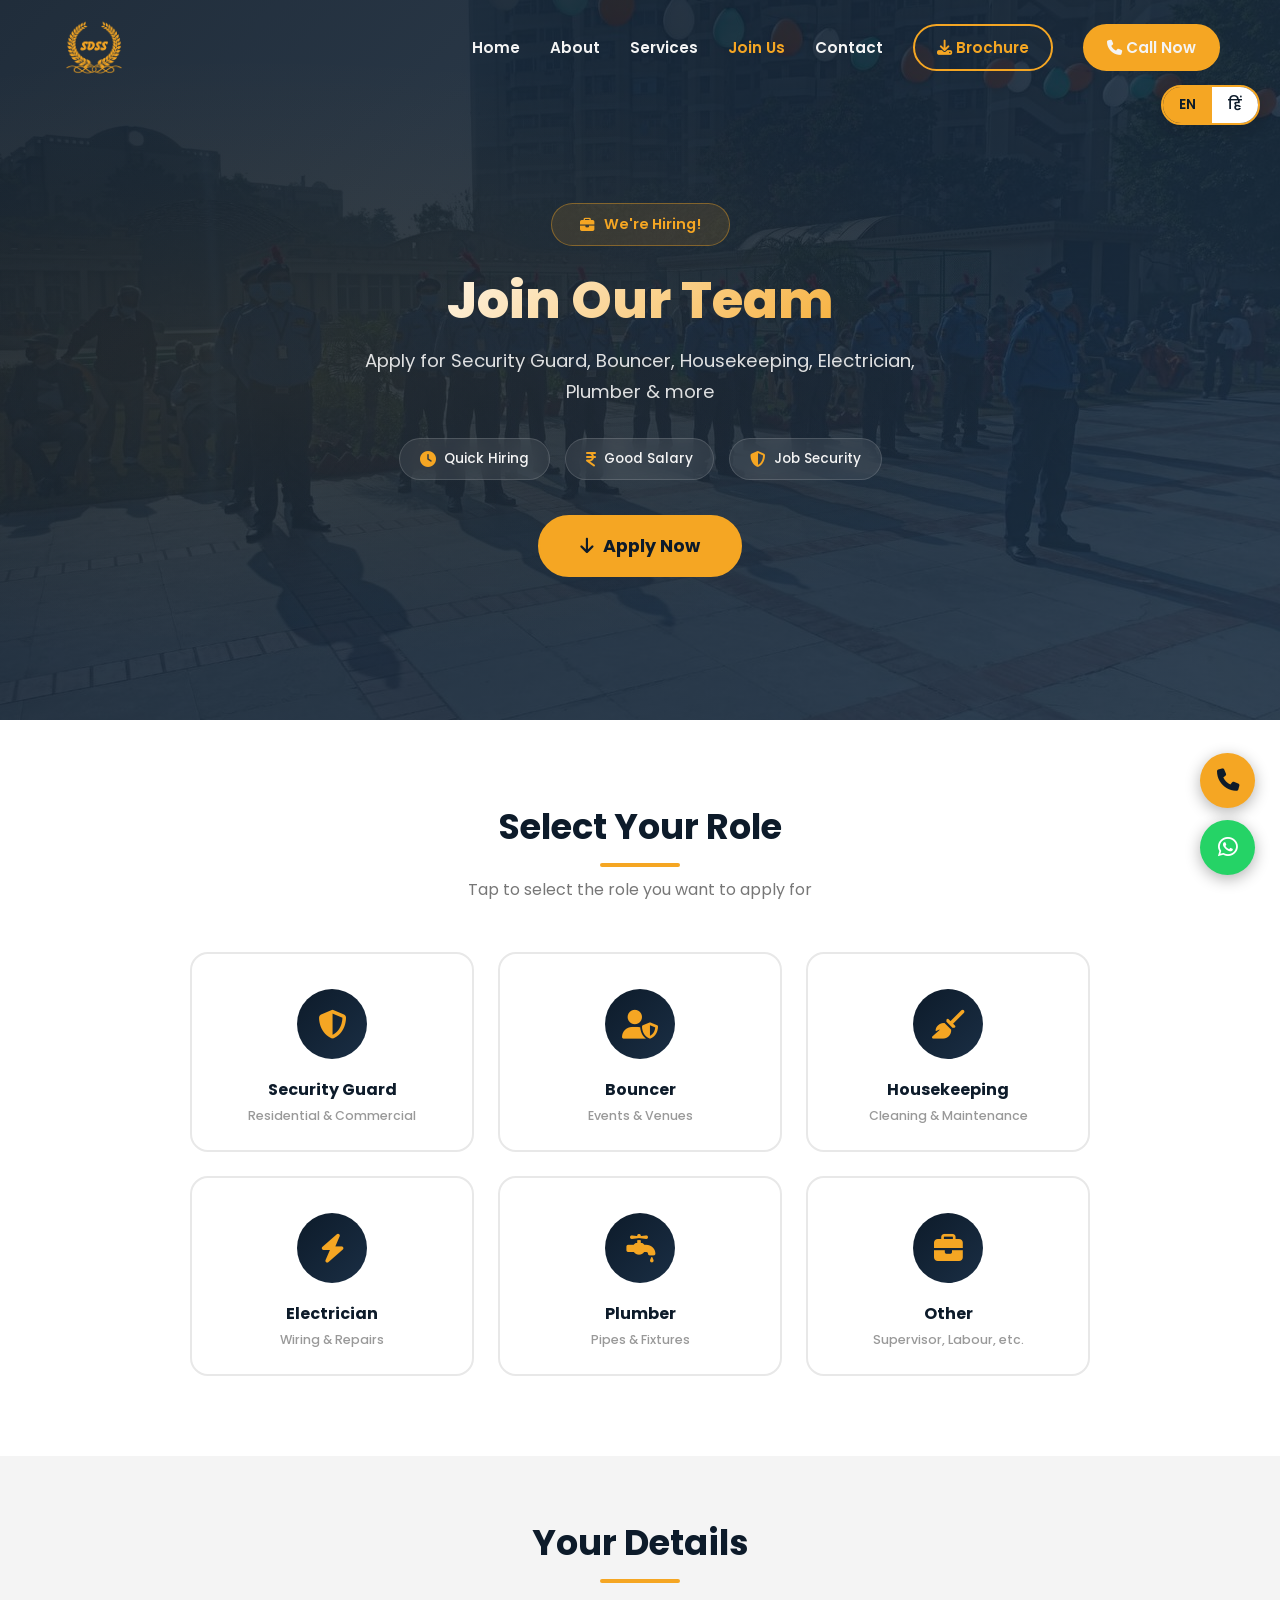
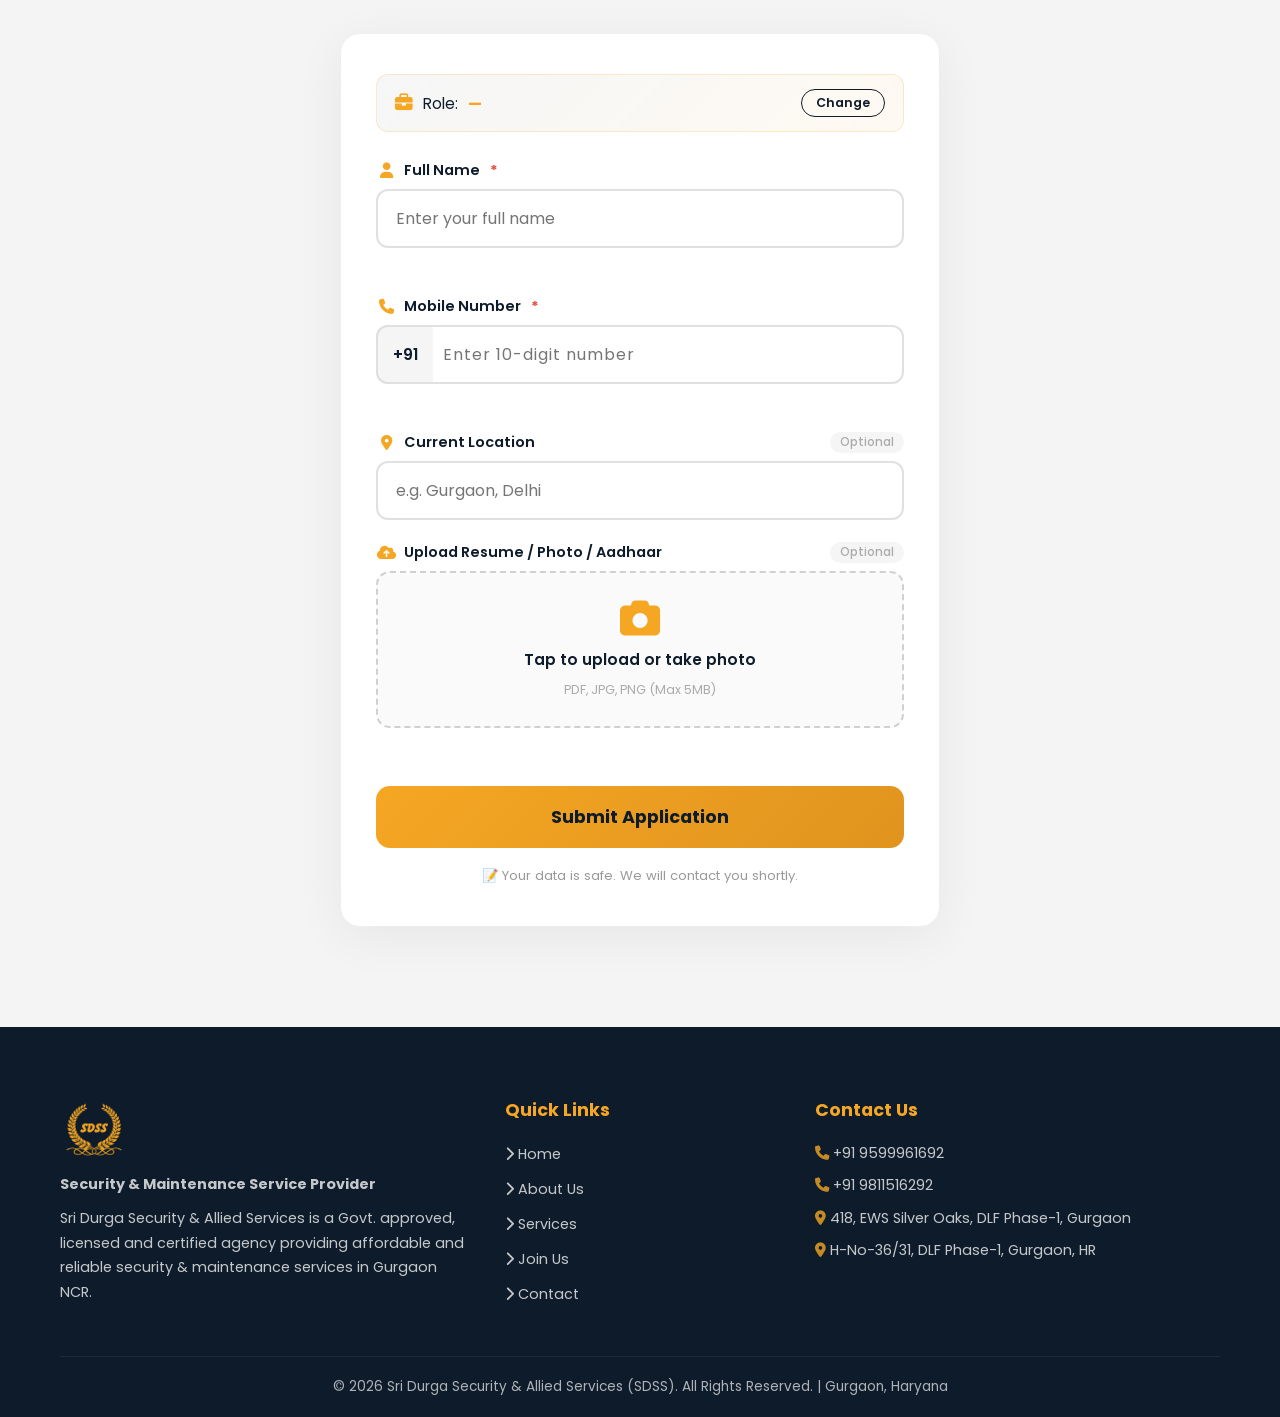
==== careers.html @ ebd365ec "tertiary_commit" ====
<!DOCTYPE html>
<html lang="en" id="page-root">
<head>
  <meta charset="UTF-8">
  <meta name="viewport" content="width=device-width, initial-scale=1.0">
  <title>Join Our Team | Sri Durga Security & Allied Services — Careers</title>
  <meta name="description" content="Apply for Security Guard, Bouncer, Housekeeping, Electrician, Plumber and other job openings at Sri Durga Security & Allied Services (SDSS), Gurgaon NCR. Govt. approved agency.">
  <meta name="keywords" content="security guard jobs gurgaon, bouncer jobs, housekeeping jobs, SDSS careers, security jobs NCR">
  <link rel="preconnect" href="https://fonts.googleapis.com">
  <link href="https://fonts.googleapis.com/css2?family=Poppins:wght@400;500;600;700;800&display=swap" rel="stylesheet">
  <link rel="stylesheet" href="https://cdnjs.cloudflare.com/ajax/libs/font-awesome/6.5.1/css/all.min.css">
  <link rel="stylesheet" href="https://unpkg.com/aos@2.3.4/dist/aos.css">
  <link rel="stylesheet" href="styles.css">
  <link rel="stylesheet" href="careers.css">
</head>
<body style="background:var(--light)">

  <!-- NAVBAR -->
  <nav class="navbar scrolled">
    <div class="container">
      <a href="index.html" class="nav-logo"><img src="assets/images/SDSS-logo.png" alt="SDSS Logo" class="logo-img"></a>
      <div class="nav-links">
        <a href="index.html">Home</a><a href="index.html#about">About</a><a href="services.html">Services</a><a href="careers.html" style="color:var(--gold)">Join Us</a><a href="index.html#contact">Contact</a>
        <a href="#" class="nav-cta btn-brochure" style="background:transparent;color:var(--gold)"><i class="fas fa-download"></i> Brochure</a>
        <a href="tel:+919599961692" class="nav-cta"><i class="fas fa-phone"></i> Call Now</a>
      </div>
      <div class="hamburger"><span></span><span></span><span></span></div>
    </div>
  </nav>

  <!-- LANGUAGE TOGGLE -->
  <div class="lang-toggle" id="langToggle">
    <button class="lang-btn active" data-lang="en"><span>EN</span></button>
    <button class="lang-btn" data-lang="hi"><span>हिं</span></button>
  </div>

  <!-- ==================== MAIN APPLICATION FLOW ==================== -->
  <main id="applicationFlow">

    <!-- HERO SECTION -->
    <section class="careers-hero" id="careersHero">
      <div class="careers-hero-overlay"></div>
      <div class="container careers-hero-content" data-aos="fade-up">
        <div class="careers-hero-badge">
          <i class="fas fa-briefcase"></i>
          <span data-en="We're Hiring!" data-hi="हम भर्ती कर रहे हैं!">We're Hiring!</span>
        </div>
        <h1 data-en="Join Our Team" data-hi="हमारी टीम से जुड़ें">Join Our Team</h1>
        <p class="careers-hero-sub" data-en="Apply for Security Guard, Bouncer, Housekeeping, Electrician, Plumber & more" data-hi="सुरक्षा गार्ड, बाउंसर, हाउसकीपिंग, इलेक्ट्रीशियन, प्लम्बर और अन्य पदों के लिए आवेदन करें">Apply for Security Guard, Bouncer, Housekeeping, Electrician, Plumber & more</p>
        <div class="careers-hero-perks">
          <div class="perk-pill"><i class="fas fa-clock"></i> <span data-en="Quick Hiring" data-hi="जल्दी भर्ती">Quick Hiring</span></div>
          <div class="perk-pill"><i class="fas fa-indian-rupee-sign"></i> <span data-en="Good Salary" data-hi="अच्छी सैलरी">Good Salary</span></div>
          <div class="perk-pill"><i class="fas fa-shield-halved"></i> <span data-en="Job Security" data-hi="नौकरी सुरक्षा">Job Security</span></div>
        </div>
        <a href="#roleSelection" class="btn-apply-hero" id="heroApplyBtn">
          <i class="fas fa-arrow-down"></i>
          <span data-en="Apply Now" data-hi="अभी आवेदन करें">Apply Now</span>
        </a>
      </div>
    </section>

    <!-- ROLE SELECTION SECTION -->
    <section class="role-selection" id="roleSelection">
      <div class="container">
        <div class="section-title" data-aos="fade-up">
          <h2 data-en="Select Your Role" data-hi="अपना पद चुनें">Select Your Role</h2>
          <div class="underline"></div>
          <p class="role-subtitle" data-en="Tap to select the role you want to apply for" data-hi="जिस पद के लिए आवेदन करना है उसे चुनें">Tap to select the role you want to apply for</p>
        </div>

        <div class="role-cards-grid" data-aos="fade-up" data-aos-delay="100">
          <!-- Security Guard -->
          <div class="role-card" data-role="Security Guard" id="role-security-guard">
            <div class="role-card-icon">
              <i class="fas fa-shield-halved"></i>
            </div>
            <div class="role-card-check"><i class="fas fa-check"></i></div>
            <h3 data-en="Security Guard" data-hi="सुरक्षा गार्ड">Security Guard</h3>
            <p data-en="Residential & Commercial" data-hi="आवासीय और वाणिज्यिक">Residential & Commercial</p>
          </div>

          <!-- Bouncer -->
          <div class="role-card" data-role="Bouncer" id="role-bouncer">
            <div class="role-card-icon">
              <i class="fas fa-user-shield"></i>
            </div>
            <div class="role-card-check"><i class="fas fa-check"></i></div>
            <h3 data-en="Bouncer" data-hi="बाउंसर">Bouncer</h3>
            <p data-en="Events & Venues" data-hi="इवेंट्स और वेन्यू">Events & Venues</p>
          </div>

          <!-- Housekeeping Staff -->
          <div class="role-card" data-role="Housekeeping Staff" id="role-housekeeping">
            <div class="role-card-icon">
              <i class="fas fa-broom"></i>
            </div>
            <div class="role-card-check"><i class="fas fa-check"></i></div>
            <h3 data-en="Housekeeping" data-hi="हाउसकीपिंग">Housekeeping</h3>
            <p data-en="Cleaning & Maintenance" data-hi="सफ़ाई और रखरखाव">Cleaning & Maintenance</p>
          </div>

          <!-- Other -->
          <div class="role-card" data-role="Electrician" id="role-electrician">
            <div class="role-card-icon">
              <i class="fas fa-bolt"></i>
            </div>
            <div class="role-card-check"><i class="fas fa-check"></i></div>
            <h3 data-en="Electrician" data-hi="इलेक्ट्रीशियन">Electrician</h3>
            <p data-en="Wiring & Repairs" data-hi="वायरिंग और मरम्मत">Wiring & Repairs</p>
          </div>

          <!-- Plumber -->
          <div class="role-card" data-role="Plumber" id="role-plumber">
            <div class="role-card-icon">
              <i class="fas fa-faucet-drip"></i>
            </div>
            <div class="role-card-check"><i class="fas fa-check"></i></div>
            <h3 data-en="Plumber" data-hi="प्लम्बर">Plumber</h3>
            <p data-en="Pipes & Fixtures" data-hi="पाइप और फिक्सचर">Pipes & Fixtures</p>
          </div>

          <!-- Other -->
          <div class="role-card" data-role="Other" id="role-other">
            <div class="role-card-icon">
              <i class="fas fa-briefcase"></i>
            </div>
            <div class="role-card-check"><i class="fas fa-check"></i></div>
            <h3 data-en="Other" data-hi="अन्य">Other</h3>
            <p data-en="Supervisor, Labour, etc." data-hi="सुपरवाइज़र, लेबर, आदि">Supervisor, Labour, etc.</p>
          </div>
        </div>
      </div>
    </section>

    <!-- APPLICATION FORM SECTION -->
    <section class="application-form-section" id="applicationForm">
      <div class="container">
        <div class="section-title" data-aos="fade-up">
          <h2 data-en="Your Details" data-hi="आपकी जानकारी">Your Details</h2>
          <div class="underline"></div>
        </div>

        <form class="app-form" id="jobApplicationForm" data-aos="fade-up" data-aos-delay="100" novalidate>
          <!-- Selected Role Display -->
          <div class="selected-role-display" id="selectedRoleDisplay">
            <i class="fas fa-briefcase"></i>
            <span data-en="Role: " data-hi="पद: ">Role: </span>
            <strong id="selectedRoleText">—</strong>
            <button type="button" class="change-role-btn" id="changeRoleBtn" data-en="Change" data-hi="बदलें">Change</button>
          </div>

          <!-- Full Name -->
          <div class="form-group">
            <label for="applicantName">
              <i class="fas fa-user"></i>
              <span data-en="Full Name" data-hi="पूरा नाम">Full Name</span>
              <span class="required-star">*</span>
            </label>
            <input type="text" id="applicantName" name="name" placeholder="Enter your full name" data-placeholder-en="Enter your full name" data-placeholder-hi="अपना पूरा नाम लिखें" required autocomplete="name">
            <div class="field-error" id="nameError"></div>
          </div>

          <!-- Mobile Number -->
          <div class="form-group">
            <label for="applicantPhone">
              <i class="fas fa-phone"></i>
              <span data-en="Mobile Number" data-hi="मोबाइल नंबर">Mobile Number</span>
              <span class="required-star">*</span>
            </label>
            <div class="phone-input-wrapper">
              <span class="phone-prefix">+91</span>
              <input type="tel" id="applicantPhone" name="phone" placeholder="Enter 10-digit number" data-placeholder-en="Enter 10-digit number" data-placeholder-hi="10 अंकों का नंबर लिखें" required maxlength="10" pattern="[0-9]{10}" inputmode="numeric" autocomplete="tel-national">
            </div>
            <div class="field-error" id="phoneError"></div>
          </div>

          <!-- Hidden role field -->
          <input type="hidden" id="applicantRole" name="role" value="">

          <!-- Current Location -->
          <div class="form-group">
            <label for="applicantLocation">
              <i class="fas fa-location-dot"></i>
              <span data-en="Current Location" data-hi="वर्तमान स्थान">Current Location</span>
              <span class="optional-tag" data-en="Optional" data-hi="वैकल्पिक">Optional</span>
            </label>
            <input type="text" id="applicantLocation" name="location" placeholder="e.g. Gurgaon, Delhi" data-placeholder-en="e.g. Gurgaon, Delhi" data-placeholder-hi="जैसे गुड़गांव, दिल्ली" autocomplete="address-level2">
          </div>

          <!-- File Upload -->
          <div class="form-group">
            <label>
              <i class="fas fa-cloud-arrow-up"></i>
              <span data-en="Upload Resume / Photo / Aadhaar" data-hi="रिज़्यूमे / फोटो / आधार अपलोड करें">Upload Resume / Photo / Aadhaar</span>
              <span class="optional-tag" data-en="Optional" data-hi="वैकल्पिक">Optional</span>
            </label>
            <div class="upload-area" id="uploadArea">
              <input type="file" id="applicantFile" name="file" accept=".pdf,.jpg,.jpeg,.png,.doc,.docx" capture="environment" hidden>
              <div class="upload-placeholder" id="uploadPlaceholder">
                <i class="fas fa-camera"></i>
                <p data-en="Tap to upload or take photo" data-hi="अपलोड करने या फोटो लेने के लिए टैप करें">Tap to upload or take photo</p>
                <span data-en="PDF, JPG, PNG (Max 5MB)" data-hi="PDF, JPG, PNG (अधिकतम 5MB)">PDF, JPG, PNG (Max 5MB)</span>
              </div>
              <div class="upload-preview" id="uploadPreview" style="display:none;">
                <i class="fas fa-file-check"></i>
                <span id="uploadFileName"></span>
                <button type="button" class="remove-file-btn" id="removeFileBtn"><i class="fas fa-times"></i></button>
              </div>
            </div>
            <div class="field-error" id="fileError"></div>
          </div>

          <!-- Submit Button -->
          <button type="submit" class="btn-submit-app" id="submitBtn">
            <span class="btn-text" data-en="Submit Application" data-hi="आवेदन जमा करें">Submit Application</span>
            <span class="btn-loader" style="display:none;">
              <i class="fas fa-spinner fa-spin"></i>
              <span data-en="Submitting..." data-hi="जमा हो रहा है...">Submitting...</span>
            </span>
          </button>

          <p class="form-note" data-en="📝 Your data is safe. We will contact you shortly." data-hi="📝 आपका डेटा सुरक्षित है। हम जल्द संपर्क करेंगे।">📝 Your data is safe. We will contact you shortly.</p>
        </form>
      </div>
    </section>

  </main>

  <!-- ==================== CONFIRMATION SCREEN ==================== -->
  <section class="confirmation-screen" id="confirmationScreen" style="display:none;">
    <div class="container">
      <div class="confirm-card" data-aos="zoom-in">
        <div class="confirm-icon">
          <div class="check-circle">
            <i class="fas fa-check"></i>
          </div>
        </div>
        <h2 data-en="Application Received!" data-hi="आवेदन प्राप्त हुआ!">Application Received!</h2>
        <p class="confirm-sub" data-en="Our team will contact you soon." data-hi="हमारी टीम जल्द ही आपसे संपर्क करेगी।">Our team will contact you soon.</p>

        <div class="confirm-details" id="confirmDetails">
          <!-- Filled dynamically -->
        </div>

        <div class="confirm-actions">
          <!-- WhatsApp CTA (PRIMARY) -->
          <a href="#" id="whatsappCTA" target="_blank" class="btn-whatsapp-cta">
            <i class="fab fa-whatsapp"></i>
            <span data-en="Apply via WhatsApp" data-hi="WhatsApp पर आवेदन करें">Apply via WhatsApp</span>
          </a>

          <!-- Call CTA -->
          <a href="tel:+919599961692" class="btn-call-cta">
            <i class="fas fa-phone"></i>
            <span data-en="Call Now" data-hi="अभी कॉल करें">Call Now</span>
          </a>

          <!-- Submit Another -->
          <button type="button" class="btn-another" id="submitAnotherBtn">
            <i class="fas fa-rotate-right"></i>
            <span data-en="Submit Another Response" data-hi="एक और आवेदन करें">Submit Another Response</span>
          </button>
        </div>
      </div>
    </div>
  </section>

  <!-- FOOTER -->
  <footer class="footer">
    <div class="container">
      <div class="footer-grid">
        <div class="footer-col">
          <div class="footer-logo"><img src="assets/images/SDSS-logo.png" alt="SDSS Logo" class="logo-img"></div>
          <p><strong>Security & Maintenance Service Provider</strong></p>
          <p style="margin-top:10px">Sri Durga Security & Allied Services is a Govt. approved, licensed and certified agency providing affordable and reliable security & maintenance services in Gurgaon NCR.</p>
        </div>
        <div class="footer-col">
          <h3>Quick Links</h3>
          <ul>
            <li><a href="index.html"><i class="fas fa-chevron-right"></i> Home</a></li>
            <li><a href="index.html#about"><i class="fas fa-chevron-right"></i> About Us</a></li>
            <li><a href="services.html"><i class="fas fa-chevron-right"></i> Services</a></li>
            <li><a href="careers.html"><i class="fas fa-chevron-right"></i> Join Us</a></li>
            <li><a href="index.html#contact"><i class="fas fa-chevron-right"></i> Contact</a></li>
          </ul>
        </div>
        <div class="footer-col">
          <h3>Contact Us</h3>
          <p><i class="fas fa-phone" style="color:var(--gold)"></i> <a href="tel:+919599961692">+91 9599961692</a></p>
          <p style="margin-top:8px"><i class="fas fa-phone" style="color:var(--gold)"></i> <a href="tel:+919811516292">+91 9811516292</a></p>
          <p style="margin-top:8px"><i class="fas fa-location-dot" style="color:var(--gold)"></i> 418, EWS Silver Oaks, DLF Phase-1, Gurgaon</p>
          <p style="margin-top:8px"><i class="fas fa-location-dot" style="color:var(--gold)"></i> H-No-36/31, DLF Phase-1, Gurgaon, HR</p>
        </div>
      </div>
      <div class="footer-bottom">© 2026 Sri Durga Security & Allied Services (SDSS). All Rights Reserved. | Gurgaon, Haryana</div>
    </div>
  </footer>

  <!-- FLOATING BUTTONS -->
  <div class="floating-btns">
    <a href="tel:+919599961692" class="float-btn float-phone"><i class="fas fa-phone"></i><span class="tooltip">Call Us</span></a>
    <a href="https://wa.me/919599961692" target="_blank" class="float-btn float-whatsapp"><i class="fab fa-whatsapp"></i><span class="tooltip">Chat on WhatsApp</span></a>
  </div>

  <!-- STICKY APPLY BUTTON (Mobile) -->
  <div class="sticky-apply-bar" id="stickyApplyBar">
    <a href="#applicationForm" class="sticky-apply-btn">
      <i class="fas fa-paper-plane"></i>
      <span data-en="Apply Now" data-hi="अभी आवेदन करें">Apply Now</span>
    </a>
  </div>

  <script src="https://unpkg.com/aos@2.3.4/dist/aos.js"></script>
  <script src="script.js"></script>
  <script src="careers.js"></script>
</body>
</html>
---- styles.css ----
/* === RESET & BASE === */
*,
*::before,
*::after {
  margin: 0;
  padding: 0;
  box-sizing: border-box
}

:root {
  --navy: #0D1B2A;
  --gold: #F5A623;
  --mid-navy: #1A2E44;
  --light: #F4F4F4;
  --white: #FFFFFF;
  --grey-bg: #f0f0f0;
}

html {
  scroll-behavior: smooth;
  scroll-padding-top: 80px
}

body {
  font-family: 'Poppins', sans-serif;
  color: #333;
  overflow-x: hidden;
  background: var(--white)
}

a {
  text-decoration: none;
  color: inherit
}

ul {
  list-style: none
}

img {
  max-width: 100%;
  display: block
}

.container {
  max-width: 1200px;
  margin: 0 auto;
  padding: 0 20px
}

.section-title {
  text-align: center;
  margin-bottom: 50px
}

.section-title h2 {
  font-size: 2.2rem;
  font-weight: 700;
  color: var(--navy);
  margin-bottom: 10px
}

.section-title .underline {
  width: 80px;
  height: 4px;
  background: var(--gold);
  margin: 0 auto;
  border-radius: 2px
}

/* === NAVBAR === */
.navbar {
  position: fixed;
  top: 0;
  left: 0;
  width: 100%;
  z-index: 1000;
  padding: 15px 0;
  transition: all .4s ease
}

.navbar.scrolled {
  background: var(--navy);
  box-shadow: 0 2px 20px rgba(0, 0, 0, .3);
  padding: 10px 0
}

.navbar .container {
  display: flex;
  align-items: center;
  justify-content: space-between
}

.nav-logo {
  display: flex;
  align-items: center;
  gap: 10px;
  font-size: 1.6rem;
  font-weight: 800;
  color: var(--gold)
}

.logo-img {
  height: 65px;
  width: auto;
  object-fit: contain;
  transition: transform 0.3s
}

.nav-logo:hover .logo-img {
  transform: scale(1.05)
}

.nav-links {
  display: flex;
  gap: 30px;
  align-items: center
}

.nav-links a {
  color: var(--light);
  font-weight: 600;
  font-size: .95rem;
  transition: color .3s
}

.nav-links a:hover {
  color: var(--gold)
}

.nav-cta {
  background: var(--gold);
  color: var(--navy);
  padding: 10px 22px;
  border-radius: 50px;
  font-weight: 700;
  font-size: .9rem;
  transition: all .3s;
  border: 2px solid var(--gold)
}

.nav-cta:hover {
  background: transparent;
  color: var(--gold)
}

.hamburger {
  display: none;
  flex-direction: column;
  gap: 5px;
  cursor: pointer;
  z-index: 1001
}

.hamburger span {
  width: 28px;
  height: 3px;
  background: var(--light);
  border-radius: 2px;
  transition: .3s
}

.hamburger.active span:nth-child(1) {
  transform: translateY(8px) rotate(45deg)
}

.hamburger.active span:nth-child(2) {
  opacity: 0
}

.hamburger.active span:nth-child(3) {
  transform: translateY(-8px) rotate(-45deg)
}

/* === HERO === */
.hero {
  min-height: 100vh;
  display: flex;
  align-items: center;
  justify-content: center;
  text-align: center;
  position: relative;
  background: linear-gradient(135deg, rgba(13, 27, 42, .92), rgba(26, 46, 68, .88)), url('https://images.unsplash.com/photo-1582139329536-e7284fece509?w=1920&q=80') center/cover no-repeat;
  color: var(--light);
  padding: 120px 20px 80px
}

.hero-badge {
  display: inline-block;
  background: rgba(245, 166, 35, .15);
  border: 1px solid var(--gold);
  color: var(--gold);
  padding: 8px 24px;
  border-radius: 50px;
  font-size: .85rem;
  font-weight: 600;
  margin-bottom: 20px
}

.hero h1 {
  font-size: 3rem;
  font-weight: 800;
  margin-bottom: 15px;
  line-height: 1.2
}

.hero h2 {
  font-size: 1.4rem;
  color: var(--gold);
  font-weight: 600;
  margin-bottom: 15px
}

.hero .hero-text {
  font-size: 1.05rem;
  max-width: 700px;
  margin: 0 auto 30px;
  opacity: .9;
  line-height: 1.7
}

.hero-btns {
  display: flex;
  gap: 15px;
  justify-content: center;
  flex-wrap: wrap;
  margin-bottom: 40px
}

.btn-gold {
  background: var(--gold);
  color: var(--navy);
  padding: 14px 32px;
  border-radius: 50px;
  font-weight: 700;
  font-size: 1rem;
  transition: all .3s;
  border: 2px solid var(--gold);
  animation: pulse-gold 2s infinite
}

.btn-gold:hover {
  background: transparent;
  color: var(--gold);
  animation: none
}

.btn-outline {
  border: 2px solid var(--light);
  color: var(--light);
  padding: 14px 32px;
  border-radius: 50px;
  font-weight: 700;
  font-size: 1rem;
  transition: all .3s;
  background: transparent
}

.btn-outline:hover {
  background: var(--light);
  color: var(--navy)
}

@keyframes pulse-gold {

  0%,
  100% {
    box-shadow: 0 0 0 0 rgba(245, 166, 35, .4)
  }

  70% {
    box-shadow: 0 0 0 15px rgba(245, 166, 35, 0)
  }
}

.scroll-arrow {
  font-size: 1.5rem;
  animation: bounce 2s infinite;
  color: var(--gold)
}

@keyframes bounce {

  0%,
  20%,
  50%,
  80%,
  100% {
    transform: translateY(0)
  }

  40% {
    transform: translateY(-15px)
  }

  60% {
    transform: translateY(-8px)
  }
}

/* === STATS === */
.stats {
  background: var(--mid-navy);
  padding: 60px 20px
}

.stats .container {
  display: grid;
  grid-template-columns: repeat(4, 1fr);
  gap: 30px;
  text-align: center
}

.stat-box {
  color: var(--light);
  transition: transform 0.4s ease, text-shadow 0.3s
}

.stat-box:hover {
  transform: translateY(-8px)
}

.stat-box:hover .stat-num {
  text-shadow: 0 0 15px rgba(245, 166, 35, 0.5)
}

.stat-box .stat-icon {
  font-size: 2.5rem;
  margin-bottom: 10px;
  transition: transform 0.3s
}

.stat-box:hover .stat-icon {
  transform: scale(1.2)
}

.stat-box .stat-num {
  font-size: 2.5rem;
  font-weight: 800;
  color: var(--gold);
  transition: all 0.3s
}

.stat-box p {
  font-size: .95rem;
  margin-top: 5px;
  opacity: .85
}

/* === ABOUT === */
.about {
  padding: 100px 20px;
  background: var(--white)
}

.about .container {
  display: grid;
  grid-template-columns: 1fr 1fr;
  gap: 60px;
  align-items: center
}

.about-img {
  border-radius: 15px;
  overflow: hidden;
  box-shadow: 0 20px 60px rgba(0, 0, 0, .15)
}

.about-img img {
  width: 100%;
  height: 100%;
  object-fit: cover;
  min-height: 400px
}

.about-content h2 {
  font-size: 2rem;
  font-weight: 700;
  color: var(--navy);
  margin-bottom: 20px
}

.about-content p {
  line-height: 1.8;
  color: #555;
  margin-bottom: 25px
}

.about-checks {
  display: flex;
  flex-direction: column;
  gap: 12px
}

.about-checks li {
  display: flex;
  align-items: center;
  gap: 10px;
  font-weight: 500;
  color: var(--navy)
}

.about-checks li i {
  color: var(--gold);
  font-size: 1.1rem
}

/* === SERVICES === */
.services {
  padding: 100px 20px;
  background: var(--light)
}

.services-grid {
  display: grid;
  grid-template-columns: repeat(3, 1fr);
  gap: 30px
}

.service-card {
  background: var(--white);
  border-radius: 15px;
  padding: 40px 30px;
  text-align: center;
  box-shadow: 0 5px 30px rgba(0, 0, 0, .06);
  transition: all .4s ease;
  border: 2px solid transparent;
  cursor: default
}

.service-card:hover {
  transform: translateY(-10px);
  box-shadow: 0 15px 40px rgba(245, 166, 35, .15);
  border-color: var(--gold)
}

.service-card .card-icon {
  font-size: 3rem;
  margin-bottom: 20px;
  color: var(--gold)
}

.service-card h3 {
  font-size: 1.2rem;
  font-weight: 700;
  color: var(--navy);
  margin-bottom: 12px
}

.service-card p {
  color: #666;
  line-height: 1.7;
  font-size: .92rem
}

/* === WHY US === */
.why-us {
  padding: 100px 20px;
  background: var(--grey-bg)
}

.why-grid {
  display: grid;
  grid-template-columns: repeat(3, 1fr);
  gap: 30px
}

.why-box {
  background: var(--white);
  padding: 35px 25px;
  border-radius: 12px;
  text-align: center;
  box-shadow: 0 5px 20px rgba(0, 0, 0, .05);
  transition: all .4s cubic-bezier(0.175, 0.885, 0.32, 1.275);
  cursor: default
}

.why-box:hover {
  transform: translateY(-8px) scale(1.03);
  box-shadow: 0 15px 40px rgba(245, 166, 35, .15)
}

.why-box .why-icon {
  font-size: 2.5rem;
  color: var(--gold);
  margin-bottom: 15px;
  transition: transform 0.3s
}

.why-box:hover .why-icon {
  transform: scale(1.2)
}

.why-box h3 {
  font-size: 1.05rem;
  font-weight: 700;
  color: var(--navy);
  margin-bottom: 8px;
  transition: color 0.3s
}

.why-box:hover h3 {
  color: var(--gold)
}

.why-box p {
  color: #666;
  font-size: .9rem;
  line-height: 1.6
}

/* === SECTORS === */
.sectors {
  padding: 100px 20px;
  background: var(--white)
}

.sectors-grid {
  display: grid;
  grid-template-columns: repeat(4, 1fr);
  gap: 25px
}

.sector-tile {
  background: var(--light);
  padding: 30px 15px;
  border-radius: 12px;
  text-align: center;
  transition: all .4s cubic-bezier(0.175, 0.885, 0.32, 1.275);
  border: 2px solid transparent;
  cursor: pointer
}

.sector-tile:hover {
  border-color: var(--gold);
  background: var(--white);
  transform: translateY(-8px) scale(1.05);
  box-shadow: 0 15px 30px rgba(245, 166, 35, .15);
  z-index: 10;
  position: relative
}

.sector-tile .sector-icon {
  font-size: 2.5rem;
  margin-bottom: 10px;
  transition: transform 0.3s
}

.sector-tile:hover .sector-icon {
  transform: rotate(-10deg) scale(1.1)
}

.sector-tile p {
  font-weight: 600;
  color: var(--navy);
  font-size: .9rem
}

/* === HOW IT WORKS === */
.how-it-works {
  padding: 100px 20px;
  background: var(--light)
}

.steps {
  display: grid;
  grid-template-columns: repeat(3, 1fr);
  gap: 40px;
  text-align: center
}

.step {
  position: relative
}

.step-num {
  width: 70px;
  height: 70px;
  border-radius: 50%;
  background: var(--gold);
  color: var(--navy);
  font-size: 1.5rem;
  font-weight: 800;
  display: flex;
  align-items: center;
  justify-content: center;
  margin: 0 auto 20px
}

.step .step-icon {
  font-size: 2rem;
  color: var(--gold);
  margin-bottom: 10px
}

.step h3 {
  font-size: 1.1rem;
  font-weight: 700;
  color: var(--navy);
  margin-bottom: 8px
}

.step p {
  color: #666;
  font-size: .9rem
}

/* === CTA BANNER === */
.cta-banner {
  padding: 80px 20px;
  background: linear-gradient(135deg, var(--navy), var(--mid-navy));
  text-align: center;
  color: var(--light)
}

.cta-banner h2 {
  font-size: 2rem;
  font-weight: 700;
  margin-bottom: 15px
}

.cta-banner p {
  font-size: 1.05rem;
  opacity: .9;
  margin-bottom: 30px
}

.cta-btns {
  display: flex;
  gap: 20px;
  justify-content: center;
  flex-wrap: wrap
}

/* === CONTACT === */
.contact {
  padding: 100px 20px;
  background: var(--white)
}

.contact-grid {
  display: grid;
  grid-template-columns: 1fr 1fr;
  gap: 50px
}

.contact-form {
  display: flex;
  flex-direction: column;
  gap: 18px
}

.contact-form input,
.contact-form select,
.contact-form textarea {
  padding: 14px 18px;
  border: 2px solid #e0e0e0;
  border-radius: 10px;
  font-family: 'Poppins', sans-serif;
  font-size: .95rem;
  transition: border .3s;
  outline: none;
  width: 100%
}

.contact-form input:focus,
.contact-form select:focus,
.contact-form textarea:focus {
  border-color: var(--gold)
}

.contact-form textarea {
  min-height: 120px;
  resize: vertical
}

.contact-form button {
  background: var(--gold);
  color: var(--navy);
  padding: 15px;
  border: none;
  border-radius: 50px;
  font-size: 1rem;
  font-weight: 700;
  cursor: pointer;
  transition: all .3s;
  font-family: 'Poppins', sans-serif
}

.contact-form button:hover {
  background: #e0941e
}

.contact-info {
  display: flex;
  flex-direction: column;
  gap: 20px
}

.info-card {
  display: flex;
  align-items: flex-start;
  gap: 15px;
  padding: 18px;
  background: var(--light);
  border-radius: 12px
}

.info-card i {
  font-size: 1.3rem;
  color: var(--gold);
  margin-top: 3px
}

.info-card h4 {
  font-weight: 600;
  color: var(--navy);
  margin-bottom: 4px;
  font-size: .95rem
}

.info-card p,
.info-card a {
  color: #555;
  font-size: .9rem
}

.info-card a:hover {
  color: var(--gold)
}

.map-container {
  margin-top: 50px;
  border-radius: 15px;
  overflow: hidden;
  box-shadow: 0 5px 30px rgba(0, 0, 0, .1)
}

.map-container iframe {
  width: 100%;
  height: 350px;
  border: 0
}

/* === FOOTER === */
.footer {
  background: var(--navy);
  color: var(--light);
  padding: 70px 20px 20px
}

.footer-grid {
  display: grid;
  grid-template-columns: 1.5fr 1fr 1.5fr;
  gap: 40px;
  margin-bottom: 40px
}

.footer-col h3 {
  font-size: 1.1rem;
  font-weight: 700;
  margin-bottom: 18px;
  color: var(--gold)
}

.footer-col p {
  font-size: .9rem;
  line-height: 1.7;
  opacity: .8
}

.footer-logo {
  font-size: 1.5rem;
  font-weight: 800;
  color: var(--gold);
  display: flex;
  align-items: center;
  gap: 8px;
  margin-bottom: 10px
}

.footer-col ul li {
  margin-bottom: 10px
}

.footer-col ul a {
  font-size: .9rem;
  opacity: .8;
  transition: all .3s
}

.footer-col ul a:hover {
  color: var(--gold);
  opacity: 1;
  padding-left: 5px
}

.footer-bottom {
  border-top: 1px solid rgba(255, 255, 255, .1);
  padding-top: 20px;
  text-align: center;
  font-size: .85rem;
  opacity: .7
}

/* === FLOATING BUTTONS === */
.floating-btns {
  position: fixed;
  bottom: 25px;
  right: 25px;
  display: flex;
  flex-direction: column;
  gap: 12px;
  z-index: 999
}

.float-btn {
  width: 55px;
  height: 55px;
  border-radius: 50%;
  display: flex;
  align-items: center;
  justify-content: center;
  font-size: 1.4rem;
  color: var(--white);
  box-shadow: 0 4px 15px rgba(0, 0, 0, .3);
  transition: transform .3s;
  position: relative
}

.float-btn:hover {
  transform: scale(1.1)
}

.float-whatsapp {
  background: #25D366;
  animation: pulse-wa 2s infinite
}

.float-phone {
  background: var(--gold);
  color: var(--navy)
}

.float-btn .tooltip {
  position: absolute;
  right: 65px;
  background: var(--navy);
  color: var(--light);
  padding: 6px 14px;
  border-radius: 6px;
  font-size: .8rem;
  white-space: nowrap;
  opacity: 0;
  pointer-events: none;
  transition: opacity .3s
}

.float-btn:hover .tooltip {
  opacity: 1
}

@keyframes pulse-wa {

  0%,
  100% {
    box-shadow: 0 0 0 0 rgba(37, 211, 102, .4)
  }

  70% {
    box-shadow: 0 0 0 15px rgba(37, 211, 102, 0)
  }
}

/* === PAGE HERO === */
.page-hero {
  background: linear-gradient(135deg, rgba(13, 27, 42, .92), rgba(26, 46, 68, .88)), url('https://images.unsplash.com/photo-1557597774-9d273605dfa9?w=1920&q=80') center/cover no-repeat;
  padding: 150px 20px 80px;
  text-align: center;
  color: var(--light)
}

.page-hero h1 {
  font-size: 2.8rem;
  font-weight: 800;
  color: var(--gold);
  margin-bottom: 15px
}

.page-hero p {
  font-size: 1.1rem;
  max-width: 700px;
  margin: 0 auto;
  opacity: .9
}

/* === NEW SERVICE CARDS (IMAGE + ICON) === */
.services-grid-v2 {
  display: grid;
  grid-template-columns: repeat(2, 1fr);
  gap: 40px
}

.service-card-v2 {
  background: var(--white);
  border-radius: 15px;
  overflow: hidden;
  box-shadow: 0 5px 30px rgba(0, 0, 0, .06);
  transition: all .4s ease;
  display: flex;
  flex-direction: column;
  height: 100%
}

.service-card-v2:hover {
  transform: translateY(-10px) scale(1.02);
  box-shadow: 0 15px 40px rgba(245, 166, 35, .25);
  z-index: 10;
  position: relative
}

.img-placeholder {
  width: 100%;
  height: 350px;
  background: #e0e0e0;
  border: 2px dashed #ccc;
  display: flex;
  align-items: center;
  justify-content: center;
  color: #666;
  font-size: .9rem;
  position: relative
}

.service-icon-box {
  position: absolute;
  bottom: -25px;
  left: 25px;
  width: 60px;
  height: 60px;
  background: var(--gold);
  color: var(--navy);
  font-size: 1.8rem;
  display: flex;
  align-items: center;
  justify-content: center;
  border-radius: 12px;
  box-shadow: 0 5px 15px rgba(0, 0, 0, .2)
}

.service-content-v2 {
  padding: 45px 25px 30px;
  flex-grow: 1;
  display: flex;
  flex-direction: column
}

.service-content-v2 h3 {
  font-size: 1.25rem;
  font-weight: 700;
  color: var(--navy);
  margin-bottom: 12px
}

.service-content-v2 p {
  color: #666;
  line-height: 1.7;
  font-size: .92rem;
  margin-bottom: 20px;
  flex-grow: 1
}

.read-more {
  color: var(--navy);
  font-weight: 700;
  font-size: .95rem;
  display: inline-flex;
  align-items: center;
  gap: 5px;
  transition: color .3s
}

.read-more i {
  transition: transform .3s;
  font-size: .85rem
}

.read-more:hover {
  color: var(--gold)
}

.read-more:hover i {
  transform: translateX(5px)
}

/* === SECTOR BADGES === */
.sector-badges {
  display: flex;
  flex-wrap: wrap;
  gap: 15px;
  justify-content: center;
  margin-top: 30px
}

.sector-badge {
  background: var(--white);
  border: 1px solid #ddd;
  padding: 10px 20px;
  border-radius: 50px;
  font-size: .95rem;
  font-weight: 600;
  color: var(--navy);
  display: flex;
  align-items: center;
  gap: 8px;
  box-shadow: 0 2px 10px rgba(0, 0, 0, .03)
}

/* === TESTIMONIALS SLIDER === */
.testimonials {
  padding: 100px 20px;
  background: var(--mid-navy);
  color: var(--light);
  overflow: hidden
}

.slider-container {
  position: relative;
  max-width: 1000px;
  margin: 0 auto
}

.slider-track {
  display: flex;
  transition: transform 0.5s ease;
  gap: 30px
}

.testimonial-card {
  flex: 0 0 calc(33.333% - 20px);
  background: rgba(255, 255, 255, .05);
  padding: 30px;
  border-radius: 15px;
  border: 1px solid rgba(255, 255, 255, .1)
}

.stars {
  color: var(--gold);
  font-size: 1.1rem;
  margin-bottom: 15px
}

.review-text {
  font-style: italic;
  line-height: 1.7;
  font-size: .95rem;
  margin-bottom: 20px;
  opacity: .9
}

.reviewer-name {
  font-weight: 700;
  color: var(--gold);
  font-size: 1rem;
  margin-bottom: 2px
}

.reviewer-title {
  font-size: .8rem;
  opacity: .7
}

.slider-nav {
  display: flex;
  justify-content: center;
  gap: 15px;
  margin-top: 40px
}

.slider-btn {
  background: transparent;
  border: 2px solid var(--gold);
  color: var(--gold);
  width: 45px;
  height: 45px;
  border-radius: 50%;
  cursor: pointer;
  font-size: 1.2rem;
  transition: all .3s
}

.slider-btn:hover {
  background: var(--gold);
  color: var(--navy)
}

/* === CLIENT LOGOS MARQUEE === */
.logo-strip {
  padding: 50px 20px;
  background: var(--light);
  overflow: hidden
}

.logo-strip-title {
  text-align: center;
  font-size: 1.2rem;
  font-weight: 700;
  color: var(--navy);
  margin-bottom: 30px
}

.marquee-container {
  display: flex;
  gap: 40px;
  animation: scroll 20s linear infinite;
  width: max-content
}

.client-logo {
  width: 235px;
  height: 180px;
  background: transparent;
  border-radius: 8px;
  display: flex;
  align-items: center;
  justify-content: center;
  box-shadow: 0 4px 15px rgba(0, 0, 0, .15);
  overflow: hidden;
}

@keyframes scroll {
  0% {
    transform: translateX(0)
  }

  100% {
    transform: translateX(calc(-280px * 6 - 40px * 6))
  }
}

/* === HOW WE HIRE (TIMELINE) === */
.hire-timeline {
  display: flex;
  justify-content: space-between;
  position: relative;
  max-width: 1000px;
  margin: 60px auto 0
}

.hire-timeline::before {
  content: '';
  position: absolute;
  top: 35px;
  left: 0;
  width: 100%;
  height: 2px;
  background: #e0e0e0;
  z-index: 1
}

.timeline-step {
  position: relative;
  z-index: 2;
  width: 22%;
  text-align: center;
  cursor: default
}

.timeline-circle {
  width: 70px;
  height: 70px;
  background: var(--white);
  border: 3px solid var(--gold);
  border-radius: 50%;
  display: flex;
  align-items: center;
  justify-content: center;
  font-size: 1.5rem;
  color: var(--navy);
  font-weight: 800;
  margin: 0 auto 20px;
  position: relative;
  transition: all 0.4s cubic-bezier(0.175, 0.885, 0.32, 1.275)
}

.timeline-step:hover .timeline-circle {
  background: var(--gold);
  color: var(--navy);
  transform: scale(1.15);
  box-shadow: 0 10px 20px rgba(245, 166, 35, 0.3)
}

.timeline-step h4 {
  font-size: 1.1rem;
  color: var(--navy);
  margin-bottom: 10px;
  transition: color 0.3s
}

.timeline-step:hover h4 {
  color: var(--gold)
}

.timeline-step p {
  font-size: .85rem;
  color: #666;
  line-height: 1.6
}

/* === ABOUT MISC === */
.founder-card {
  background: var(--white);
  border-radius: 15px;
  padding: 30px;
  box-shadow: 0 10px 30px rgba(0, 0, 0, .05);
  display: flex;
  gap: 30px;
  align-items: center;
  transition: all 0.4s ease;
  cursor: default
}

.founder-card:hover {
  transform: translateY(-8px);
  box-shadow: 0 15px 40px rgba(0, 0, 0, .12)
}

.founder-photo {
  width: 250px;
  height: 250px;
  flex-shrink: 0;
  border-radius: 12px;
  background: #e0e0e0;
  border: 2px dashed #ccc;
  display: flex;
  align-items: center;
  justify-content: center;
  color: #666;
  font-size: .9rem
}

.founder-info h3 {
  font-size: 1.8rem;
  color: var(--navy);
  margin-bottom: 5px;
  transition: color 0.3s
}

.founder-card:hover h3 {
  color: var(--gold)
}

.founder-info h4 {
  font-size: 1rem;
  color: var(--gold);
  margin-bottom: 20px
}

.founder-info p {
  color: #555;
  line-height: 1.7
}

.mission-vision {
  display: grid;
  grid-template-columns: 1fr 1fr;
  gap: 40px;
  margin-top: 40px
}

.mv-box {
  background: var(--navy);
  color: var(--light);
  padding: 30px;
  border-radius: 15px;
  border-bottom: 5px solid var(--gold);
  transition: all 0.4s ease;
  cursor: default;
  position: relative;
  overflow: hidden
}

.mv-box::after {
  content: '';
  position: absolute;
  top: 0;
  left: 0;
  width: 100%;
  height: 100%;
  background: linear-gradient(45deg, rgba(245, 166, 35, 0.1), transparent);
  opacity: 0;
  transition: opacity 0.4s
}

.mv-box:hover {
  transform: translateY(-8px) scale(1.02);
  box-shadow: 0 15px 35px rgba(13, 27, 42, 0.4)
}

.mv-box:hover::after {
  opacity: 1
}

.mv-box h3 {
  color: var(--gold);
  font-size: 1.5rem;
  margin-bottom: 15px;
  transition: transform 0.3s;
  display: flex;
  align-items: center;
  gap: 10px
}

.mv-box:hover h3 i {
  transform: scale(1.2) rotate(10deg)
}

.mv-box h3 i {
  transition: all 0.3s
}

.mv-box p {
  line-height: 1.8;
  opacity: .9
}

/* === RESPONSIVE UPDATES FOR NEW DEVS === */
@media(max-width:1024px) {
  .hire-timeline {
    flex-direction: column;
    gap: 40px
  }

  .hire-timeline::before {
    top: 0;
    left: 35px;
    width: 2px;
    height: 100%
  }

  .timeline-step {
    width: 100%;
    display: flex;
    text-align: left;
    gap: 20px;
    align-items: flex-start
  }

  .timeline-circle {
    margin: 0
  }

  .testimonial-card {
    flex: 0 0 calc(50% - 15px)
  }

  .founder-card {
    flex-direction: column;
    text-align: center
  }

  .founder-photo {
    width: 100%;
    max-width: 300px
  }
}

@media(max-width:768px) {
  .mission-vision {
    grid-template-columns: 1fr
  }

  .testimonial-card {
    flex: 0 0 100%
  }
}

/* === RESPONSIVE === */
@media(max-width:1024px) {

  .services-grid,
  .why-grid {
    grid-template-columns: repeat(2, 1fr)
  }

  .sectors-grid {
    grid-template-columns: repeat(4, 1fr)
  }

  .stats .container {
    grid-template-columns: repeat(2, 1fr);
    gap: 25px
  }

  .footer-grid {
    grid-template-columns: 1fr 1fr
  }
}

@media(max-width:768px) {
  .nav-links {
    position: fixed;
    top: 0;
    right: -100%;
    width: 75%;
    height: 100vh;
    background: var(--navy);
    flex-direction: column;
    justify-content: center;
    padding: 40px;
    gap: 25px;
    transition: right .4s;
    box-shadow: -5px 0 30px rgba(0, 0, 0, .3)
  }

  .nav-links.active {
    right: 0
  }

  .hamburger {
    display: flex
  }

  .hero h1 {
    font-size: 2rem
  }

  .hero h2 {
    font-size: 1.1rem
  }

  .about .container {
    grid-template-columns: 1fr
  }

  .services-grid,
  .services-grid-v2,
  .why-grid,
  .steps {
    grid-template-columns: 1fr
  }

  .sectors-grid {
    grid-template-columns: repeat(2, 1fr)
  }

  .contact-grid {
    grid-template-columns: 1fr
  }

  .footer-grid {
    grid-template-columns: 1fr
  }

  .stats .container {
    grid-template-columns: repeat(2, 1fr)
  }

  .stat-box .stat-num {
    font-size: 2rem
  }

  .section-title h2 {
    font-size: 1.7rem
  }

  .cta-banner h2 {
    font-size: 1.5rem
  }
}

@media(max-width:480px) {

  .timeline-circle {
    width: 55px;
    height: 29px;
    font-size: 1rem;
  }

  .sectors-grid {
    grid-template-columns: repeat(2, 1fr)
  }

  .hero h1 {
    font-size: 1.6rem
  }

  .hero-btns {
    flex-direction: column;
    align-items: center
  }
}
---- careers.css ----
/* ===================================================
   CAREERS PAGE — SDSS Join Our Team
   =================================================== */

/* === LANGUAGE TOGGLE === */
.lang-toggle {
  position: fixed;
  top: 85px;
  right: 20px;
  z-index: 999;
  display: flex;
  gap: 0;
  border-radius: 50px;
  overflow: hidden;
  box-shadow: 0 4px 20px rgba(0, 0, 0, .15);
  border: 2px solid var(--gold)
}

.lang-btn {
  background: var(--white);
  border: none;
  padding: 8px 16px;
  font-family: 'Poppins', sans-serif;
  font-size: .85rem;
  font-weight: 600;
  color: var(--navy);
  cursor: pointer;
  transition: all .3s
}

.lang-btn.active {
  background: var(--gold);
  color: var(--navy)
}

.lang-btn:hover:not(.active) {
  background: #f0f0f0
}

/* === CAREERS HERO === */
.careers-hero {
  min-height: 80vh;
  display: flex;
  align-items: center;
  justify-content: center;
  text-align: center;
  position: relative;
  background: linear-gradient(135deg, rgba(13, 27, 42, .92), rgba(26, 46, 68, .85)),
    url('assets/images/photo_15_2026-03-15_15-29-57.jpg') center/cover no-repeat;
  color: var(--light);
  padding: 140px 20px 80px;
  overflow: hidden
}

.careers-hero-overlay {
  position: absolute;
  inset: 0;
  background: radial-gradient(ellipse at 20% 50%, rgba(245, 166, 35, .08) 0%, transparent 60%);
  pointer-events: none
}

.careers-hero-content {
  position: relative;
  z-index: 2
}

.careers-hero-badge {
  display: inline-flex;
  align-items: center;
  gap: 10px;
  background: rgba(245, 166, 35, .12);
  border: 1px solid rgba(245, 166, 35, .4);
  color: var(--gold);
  padding: 10px 28px;
  border-radius: 50px;
  font-size: .9rem;
  font-weight: 600;
  margin-bottom: 25px;
  animation: badge-glow 3s ease-in-out infinite
}

@keyframes badge-glow {
  0%, 100% { box-shadow: 0 0 0 0 rgba(245, 166, 35, .2) }
  50% { box-shadow: 0 0 20px 5px rgba(245, 166, 35, .15) }
}

.careers-hero h1 {
  font-size: 3.2rem;
  font-weight: 800;
  margin-bottom: 15px;
  line-height: 1.15;
  background: linear-gradient(135deg, #ffffff 0%, var(--gold) 100%);
  -webkit-background-clip: text;
  -webkit-text-fill-color: transparent;
  background-clip: text
}

.careers-hero-sub {
  font-size: 1.15rem;
  max-width: 550px;
  margin: 0 auto 30px;
  opacity: .9;
  line-height: 1.7
}

.careers-hero-perks {
  display: flex;
  justify-content: center;
  gap: 15px;
  flex-wrap: wrap;
  margin-bottom: 35px
}

.perk-pill {
  display: inline-flex;
  align-items: center;
  gap: 8px;
  background: rgba(255, 255, 255, .08);
  border: 1px solid rgba(255, 255, 255, .15);
  padding: 10px 20px;
  border-radius: 50px;
  font-size: .85rem;
  font-weight: 500;
  color: var(--light);
  backdrop-filter: blur(10px);
  transition: all .3s
}

.perk-pill:hover {
  background: rgba(245, 166, 35, .15);
  border-color: var(--gold);
  transform: translateY(-2px)
}

.perk-pill i {
  color: var(--gold);
  font-size: 1rem
}

.btn-apply-hero {
  display: inline-flex;
  align-items: center;
  gap: 10px;
  background: var(--gold);
  color: var(--navy);
  padding: 16px 40px;
  border-radius: 50px;
  font-size: 1.1rem;
  font-weight: 700;
  border: 2px solid var(--gold);
  transition: all .3s;
  animation: pulse-gold 2s infinite;
  cursor: pointer
}

.btn-apply-hero:hover {
  background: transparent;
  color: var(--gold);
  animation: none
}

.btn-apply-hero i {
  animation: arrow-bounce 1.5s infinite
}

@keyframes arrow-bounce {
  0%, 100% { transform: translateY(0) }
  50% { transform: translateY(5px) }
}

/* === ROLE SELECTION === */
.role-selection {
  padding: 80px 20px;
  background: var(--white)
}

.role-subtitle {
  color: #777;
  font-size: 1rem;
  margin-top: 10px
}

.role-cards-grid {
  display: grid;
  grid-template-columns: repeat(3, 1fr);
  gap: 24px;
  max-width: 900px;
  margin: 0 auto
}

.role-card {
  position: relative;
  background: var(--white);
  border: 2px solid #e8e8e8;
  border-radius: 18px;
  padding: 35px 20px 25px;
  text-align: center;
  cursor: pointer;
  transition: all .4s cubic-bezier(0.175, 0.885, 0.32, 1.275);
  user-select: none;
  -webkit-tap-highlight-color: transparent
}

.role-card:hover {
  border-color: var(--gold);
  transform: translateY(-6px);
  box-shadow: 0 12px 35px rgba(245, 166, 35, .12)
}

.role-card.selected {
  border-color: var(--gold);
  background: linear-gradient(135deg, rgba(245, 166, 35, .06), rgba(245, 166, 35, .02));
  box-shadow: 0 8px 30px rgba(245, 166, 35, .2);
  transform: translateY(-4px)
}

.role-card-icon {
  width: 70px;
  height: 70px;
  border-radius: 50%;
  background: linear-gradient(135deg, var(--navy), var(--mid-navy));
  display: flex;
  align-items: center;
  justify-content: center;
  margin: 0 auto 18px;
  transition: all .3s
}

.role-card-icon i {
  font-size: 1.8rem;
  color: var(--gold);
  transition: transform .3s
}

.role-card:hover .role-card-icon i,
.role-card.selected .role-card-icon i {
  transform: scale(1.15)
}

.role-card.selected .role-card-icon {
  background: var(--gold);
  box-shadow: 0 5px 20px rgba(245, 166, 35, .4)
}

.role-card.selected .role-card-icon i {
  color: var(--navy)
}

.role-card-check {
  position: absolute;
  top: 12px;
  right: 12px;
  width: 28px;
  height: 28px;
  border-radius: 50%;
  background: var(--gold);
  color: var(--navy);
  display: flex;
  align-items: center;
  justify-content: center;
  font-size: .8rem;
  opacity: 0;
  transform: scale(0);
  transition: all .3s cubic-bezier(0.175, 0.885, 0.32, 1.275)
}

.role-card.selected .role-card-check {
  opacity: 1;
  transform: scale(1)
}

.role-card h3 {
  font-size: 1rem;
  font-weight: 700;
  color: var(--navy);
  margin-bottom: 5px;
  transition: color .3s
}

.role-card.selected h3 {
  color: var(--gold)
}

.role-card p {
  font-size: .78rem;
  color: #999;
  font-weight: 500
}

/* === APPLICATION FORM === */
.application-form-section {
  padding: 60px 20px 100px;
  background: var(--light)
}

.app-form {
  max-width: 600px;
  margin: 0 auto;
  background: var(--white);
  border-radius: 20px;
  padding: 40px 35px;
  box-shadow: 0 10px 50px rgba(0, 0, 0, .06);
  border: 1px solid #eee
}

/* Selected Role Display */
.selected-role-display {
  display: flex;
  align-items: center;
  gap: 10px;
  background: linear-gradient(135deg, rgba(13, 27, 42, .04), rgba(245, 166, 35, .06));
  border: 1px solid rgba(245, 166, 35, .2);
  border-radius: 12px;
  padding: 14px 18px;
  margin-bottom: 28px;
  font-size: .95rem;
  color: var(--navy)
}

.selected-role-display i {
  color: var(--gold);
  font-size: 1.1rem
}

.selected-role-display strong {
  color: var(--gold);
  flex: 1
}

.change-role-btn {
  background: transparent;
  border: 1px solid var(--navy);
  border-radius: 50px;
  padding: 4px 14px;
  font-size: .78rem;
  font-weight: 600;
  color: var(--navy);
  cursor: pointer;
  transition: all .3s;
  font-family: 'Poppins', sans-serif
}

.change-role-btn:hover {
  background: var(--navy);
  color: var(--white)
}

/* Form Groups */
.form-group {
  margin-bottom: 22px
}

.form-group label {
  display: flex;
  align-items: center;
  gap: 8px;
  font-weight: 600;
  font-size: .9rem;
  color: var(--navy);
  margin-bottom: 8px
}

.form-group label i {
  color: var(--gold);
  font-size: .95rem;
  width: 20px;
  text-align: center
}

.required-star {
  color: #e74c3c;
  font-weight: 700;
  margin-left: 2px
}

.optional-tag {
  font-size: .72rem;
  font-weight: 500;
  color: #aaa;
  background: #f5f5f5;
  padding: 2px 10px;
  border-radius: 50px;
  margin-left: auto
}

.form-group input[type="text"],
.form-group input[type="tel"] {
  width: 100%;
  padding: 15px 18px;
  border: 2px solid #e0e0e0;
  border-radius: 12px;
  font-family: 'Poppins', sans-serif;
  font-size: 1rem;
  color: #333;
  outline: none;
  transition: all .3s;
  background: var(--white)
}

.form-group input:focus {
  border-color: var(--gold);
  box-shadow: 0 0 0 4px rgba(245, 166, 35, .1)
}

.form-group input.error {
  border-color: #e74c3c;
  box-shadow: 0 0 0 4px rgba(231, 76, 60, .1)
}

.form-group input.valid {
  border-color: #27ae60;
  box-shadow: 0 0 0 4px rgba(39, 174, 96, .1)
}

/* Phone Input */
.phone-input-wrapper {
  position: relative;
  display: flex;
  align-items: center
}

.phone-prefix {
  position: absolute;
  left: 0;
  top: 0;
  height: 100%;
  display: flex;
  align-items: center;
  padding: 0 15px;
  font-weight: 600;
  color: var(--navy);
  font-size: .95rem;
  background: #f5f5f5;
  border-radius: 12px 0 0 12px;
  border: 2px solid #e0e0e0;
  border-right: none;
  pointer-events: none
}

.phone-input-wrapper input {
  padding-left: 65px !important;
  letter-spacing: 1px
}

.phone-input-wrapper input:focus ~ .phone-prefix,
.phone-input-wrapper input.error ~ .phone-prefix {
  border-color: inherit
}

/* Field Errors */
.field-error {
  font-size: .8rem;
  color: #e74c3c;
  margin-top: 6px;
  display: flex;
  align-items: center;
  gap: 5px;
  min-height: 20px
}

/* Upload Area */
.upload-area {
  border: 2px dashed #d0d0d0;
  border-radius: 14px;
  padding: 25px;
  text-align: center;
  cursor: pointer;
  transition: all .3s;
  background: #fafafa
}

.upload-area:hover {
  border-color: var(--gold);
  background: rgba(245, 166, 35, .03)
}

.upload-area.drag-over {
  border-color: var(--gold);
  background: rgba(245, 166, 35, .06);
  transform: scale(1.02)
}

.upload-placeholder i {
  font-size: 2.5rem;
  color: var(--gold);
  margin-bottom: 10px;
  display: block
}

.upload-placeholder p {
  font-weight: 600;
  color: var(--navy);
  margin-bottom: 5px;
  font-size: .95rem
}

.upload-placeholder span {
  font-size: .78rem;
  color: #aaa
}

.upload-preview {
  display: flex;
  align-items: center;
  gap: 12px;
  justify-content: center;
  padding: 10px
}

.upload-preview i {
  color: #27ae60;
  font-size: 1.5rem
}

.upload-preview span {
  font-weight: 600;
  color: var(--navy);
  font-size: .9rem
}

.remove-file-btn {
  background: #fee;
  border: none;
  width: 30px;
  height: 30px;
  border-radius: 50%;
  color: #e74c3c;
  cursor: pointer;
  display: flex;
  align-items: center;
  justify-content: center;
  transition: all .3s;
  font-size: .9rem
}

.remove-file-btn:hover {
  background: #e74c3c;
  color: #fff
}

/* Submit Button */
.btn-submit-app {
  width: 100%;
  padding: 18px;
  background: linear-gradient(135deg, var(--gold), #e0941e);
  color: var(--navy);
  border: none;
  border-radius: 14px;
  font-size: 1.1rem;
  font-weight: 700;
  cursor: pointer;
  font-family: 'Poppins', sans-serif;
  transition: all .3s;
  margin-top: 10px;
  position: relative;
  overflow: hidden
}

.btn-submit-app::after {
  content: '';
  position: absolute;
  inset: 0;
  background: linear-gradient(135deg, transparent, rgba(255, 255, 255, .2), transparent);
  transform: translateX(-100%);
  transition: transform .6s
}

.btn-submit-app:hover::after {
  transform: translateX(100%)
}

.btn-submit-app:hover {
  transform: translateY(-2px);
  box-shadow: 0 8px 25px rgba(245, 166, 35, .4)
}

.btn-submit-app:disabled {
  opacity: .6;
  cursor: not-allowed;
  transform: none !important;
  box-shadow: none !important
}

.btn-submit-app:disabled::after {
  display: none
}

.btn-loader {
  display: inline-flex;
  align-items: center;
  gap: 10px
}

.form-note {
  text-align: center;
  font-size: .82rem;
  color: #999;
  margin-top: 18px
}

/* === CONFIRMATION SCREEN === */
.confirmation-screen {
  min-height: 100vh;
  padding: 120px 20px 80px;
  background: linear-gradient(135deg, #f8f9fa, #eef1f5);
  display: flex;
  align-items: center
}

.confirm-card {
  max-width: 550px;
  margin: 0 auto;
  background: var(--white);
  border-radius: 24px;
  padding: 50px 40px;
  text-align: center;
  box-shadow: 0 20px 60px rgba(0, 0, 0, .08);
  border: 1px solid #eee
}

.confirm-icon {
  margin-bottom: 25px
}

.check-circle {
  width: 80px;
  height: 80px;
  border-radius: 50%;
  background: linear-gradient(135deg, #27ae60, #2ecc71);
  display: inline-flex;
  align-items: center;
  justify-content: center;
  animation: check-pop .6s cubic-bezier(0.175, 0.885, 0.32, 1.275)
}

.check-circle i {
  font-size: 2.2rem;
  color: #fff
}

@keyframes check-pop {
  0% { transform: scale(0); opacity: 0 }
  50% { transform: scale(1.2) }
  100% { transform: scale(1); opacity: 1 }
}

.confirm-card h2 {
  font-size: 1.8rem;
  font-weight: 800;
  color: var(--navy);
  margin-bottom: 8px
}

.confirm-sub {
  color: #777;
  font-size: 1rem;
  margin-bottom: 25px
}

.confirm-details {
  background: #f8f9fa;
  border-radius: 14px;
  padding: 20px;
  margin-bottom: 30px;
  text-align: left
}

.confirm-detail-row {
  display: flex;
  align-items: center;
  gap: 10px;
  padding: 8px 0;
  border-bottom: 1px solid #eee;
  font-size: .9rem
}

.confirm-detail-row:last-child {
  border-bottom: none
}

.confirm-detail-row i {
  color: var(--gold);
  width: 20px;
  text-align: center;
  font-size: .9rem
}

.confirm-detail-row strong {
  color: var(--navy);
  margin-right: 5px
}

.confirm-detail-row span {
  color: #555
}

/* Confirm Actions */
.confirm-actions {
  display: flex;
  flex-direction: column;
  gap: 14px
}

.btn-whatsapp-cta {
  display: flex;
  align-items: center;
  justify-content: center;
  gap: 10px;
  background: #25D366;
  color: #fff;
  padding: 16px;
  border-radius: 14px;
  font-size: 1.05rem;
  font-weight: 700;
  transition: all .3s;
  animation: pulse-wa 2s infinite
}

.btn-whatsapp-cta:hover {
  background: #1da851;
  transform: translateY(-2px);
  box-shadow: 0 8px 25px rgba(37, 211, 102, .3);
  animation: none
}

.btn-whatsapp-cta i {
  font-size: 1.3rem
}

.btn-call-cta {
  display: flex;
  align-items: center;
  justify-content: center;
  gap: 10px;
  background: var(--navy);
  color: var(--light);
  padding: 14px;
  border-radius: 14px;
  font-size: 1rem;
  font-weight: 600;
  transition: all .3s
}

.btn-call-cta:hover {
  background: var(--mid-navy);
  transform: translateY(-2px);
  box-shadow: 0 8px 25px rgba(13, 27, 42, .3)
}

.btn-another {
  background: transparent;
  border: 2px solid #ddd;
  color: #777;
  padding: 12px;
  border-radius: 14px;
  font-size: .9rem;
  font-weight: 600;
  cursor: pointer;
  transition: all .3s;
  display: flex;
  align-items: center;
  justify-content: center;
  gap: 8px;
  font-family: 'Poppins', sans-serif
}

.btn-another:hover {
  border-color: var(--gold);
  color: var(--navy)
}

/* === STICKY APPLY BAR (Mobile) === */
.sticky-apply-bar {
  display: none;
  position: fixed;
  bottom: 0;
  left: 0;
  width: 100%;
  z-index: 998;
  padding: 12px 20px;
  background: var(--white);
  box-shadow: 0 -4px 20px rgba(0, 0, 0, .1);
  transform: translateY(100%);
  transition: transform .4s
}

.sticky-apply-bar.visible {
  transform: translateY(0)
}

.sticky-apply-btn {
  display: flex;
  align-items: center;
  justify-content: center;
  gap: 10px;
  background: var(--gold);
  color: var(--navy);
  padding: 16px;
  border-radius: 14px;
  font-size: 1.05rem;
  font-weight: 700;
  width: 100%;
  transition: all .3s
}

.sticky-apply-btn:hover {
  background: #e0941e
}

/* === RESPONSIVE === */
@media (max-width: 1024px) {
  .role-cards-grid {
    grid-template-columns: repeat(2, 1fr)
  }
}

@media (max-width: 768px) {
  .lang-toggle {
    top: 75px;
    right: 15px
  }

  .lang-btn {
    padding: 6px 12px;
    font-size: .8rem
  }

  .careers-hero {
    min-height: 70vh;
    padding: 120px 20px 60px
  }

  .careers-hero h1 {
    font-size: 2.2rem
  }

  .careers-hero-sub {
    font-size: 1rem
  }

  .perk-pill {
    font-size: .78rem;
    padding: 8px 14px
  }

  .role-selection {
    padding: 60px 20px
  }

  .role-cards-grid {
    grid-template-columns: repeat(2, 1fr);
    gap: 16px
  }

  .role-card {
    padding: 25px 15px 20px
  }

  .role-card-icon {
    width: 55px;
    height: 55px
  }

  .role-card-icon i {
    font-size: 1.4rem
  }

  .role-card h3 {
    font-size: .9rem
  }

  .application-form-section {
    padding: 40px 15px 120px
  }

  .app-form {
    padding: 30px 22px;
    border-radius: 16px
  }

  .sticky-apply-bar {
    display: block
  }

  .floating-btns {
    bottom: 80px
  }

  .confirm-card {
    padding: 35px 25px
  }

  .confirm-card h2 {
    font-size: 1.4rem
  }
}

@media (max-width: 480px) {
  .careers-hero h1 {
    font-size: 1.8rem
  }

  .careers-hero-perks {
    gap: 8px
  }

  .perk-pill {
    font-size: .72rem;
    padding: 6px 12px
  }

  .role-card {
    padding: 20px 12px 18px
  }

  .role-card-icon {
    width: 48px;
    height: 48px;
    margin-bottom: 12px
  }

  .role-card-icon i {
    font-size: 1.2rem
  }

  .role-card h3 {
    font-size: .82rem
  }

  .role-card p {
    font-size: .68rem
  }

  .btn-apply-hero {
    padding: 14px 30px;
    font-size: 1rem
  }
}
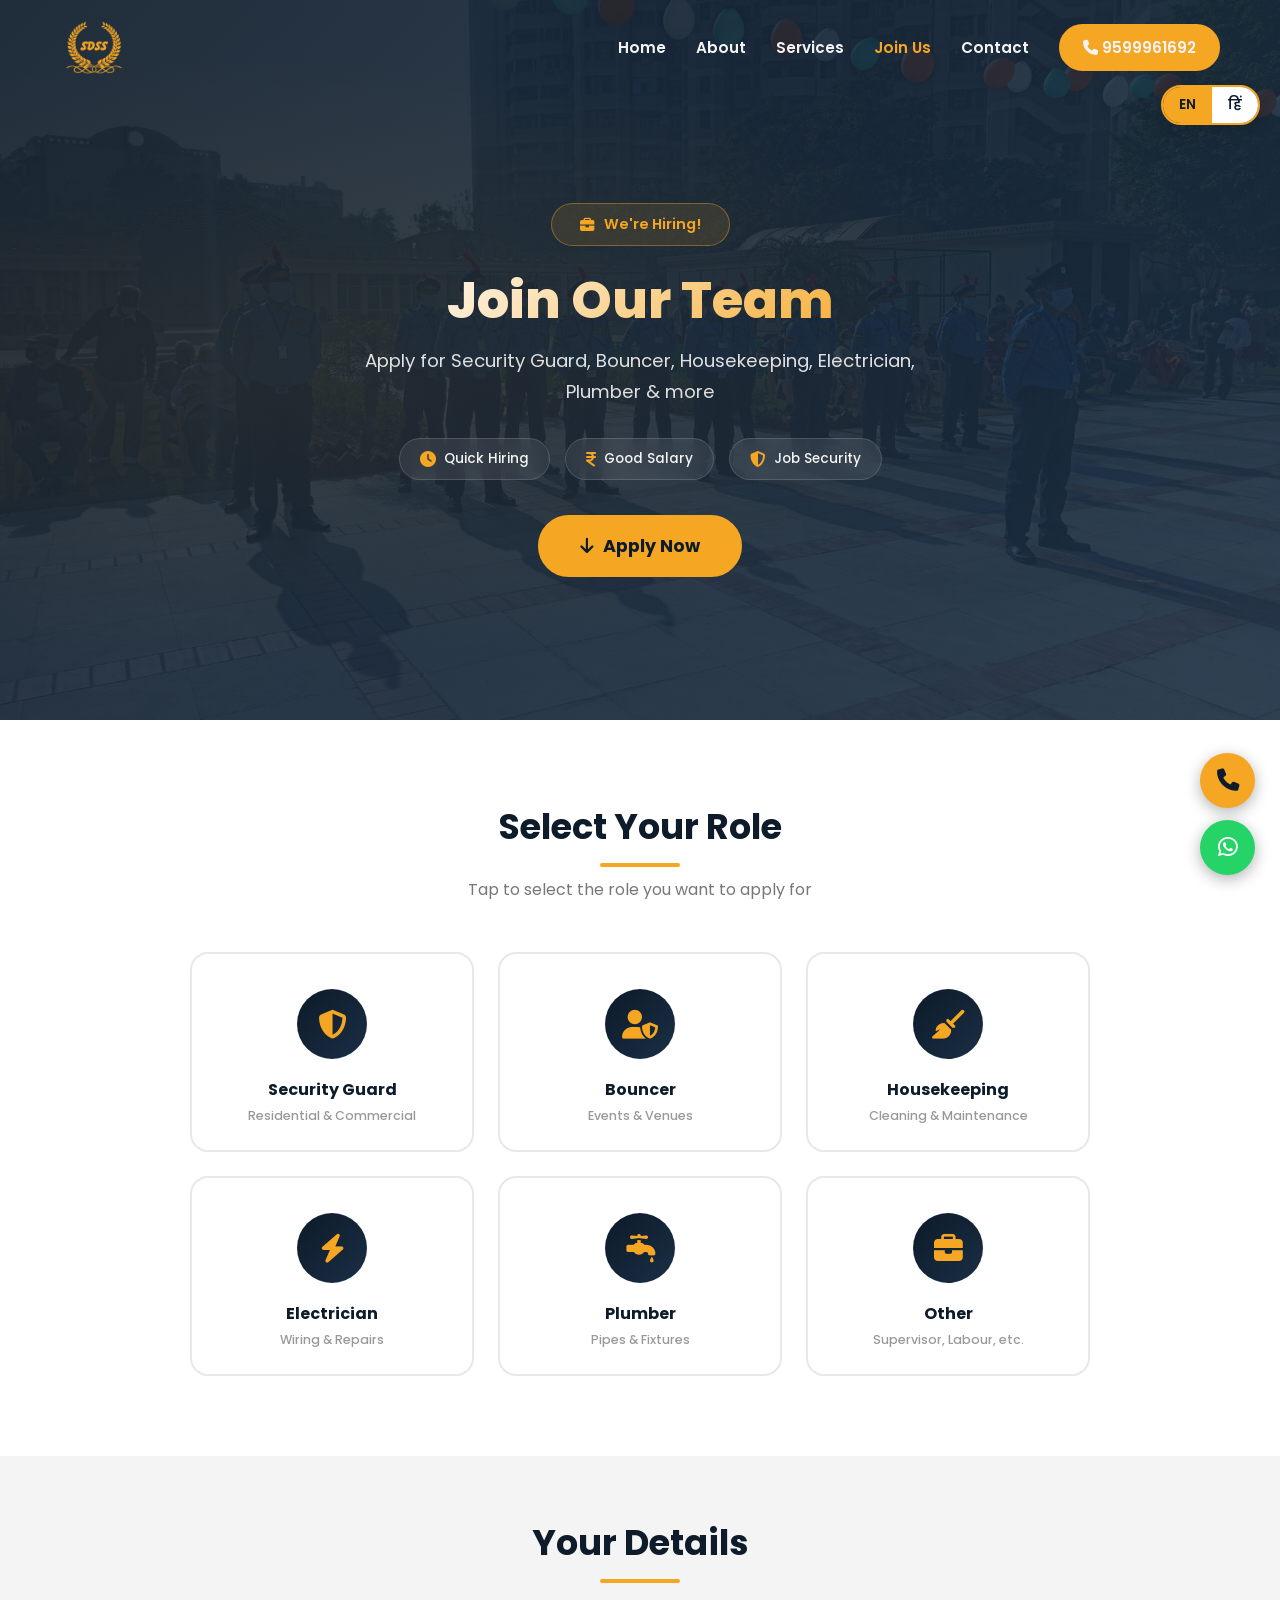
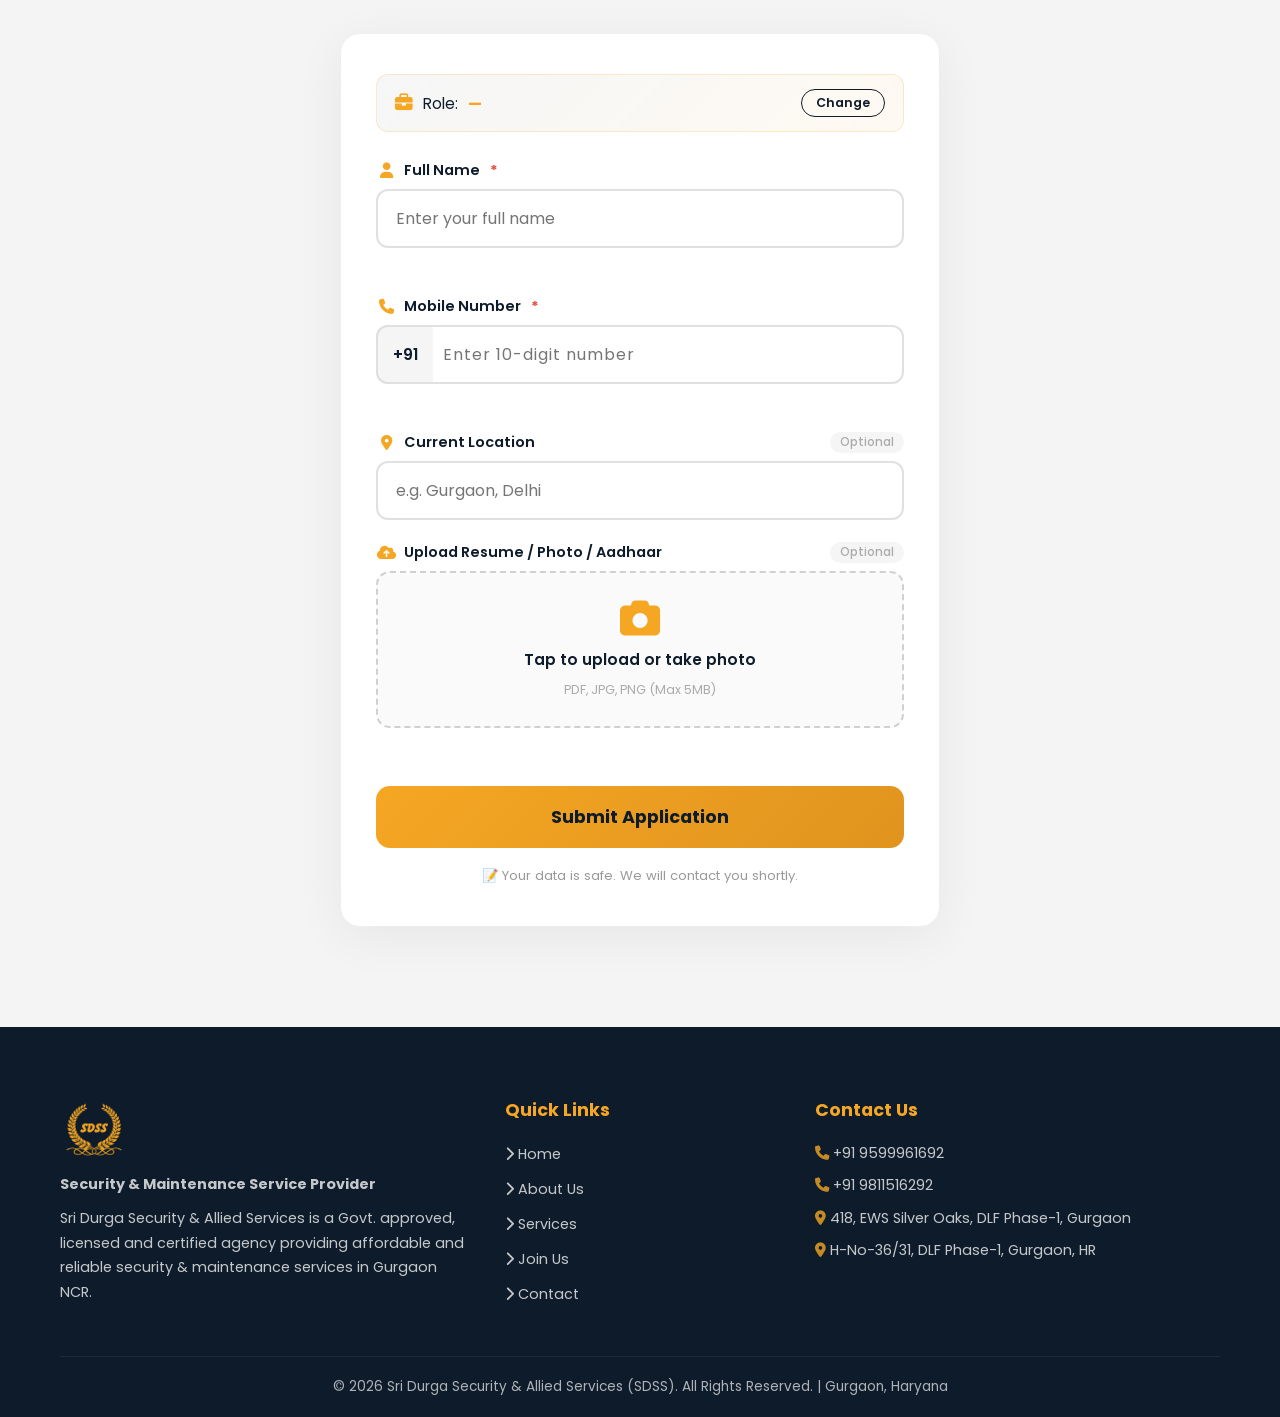
==== commit ff467ce6: "Update nav: remove brochure button, show phone number in call CTA" ====
--- a/careers.html
+++ b/careers.html
@@ -21,8 +21,8 @@
       <a href="index.html" class="nav-logo"><img src="assets/images/SDSS-logo.png" alt="SDSS Logo" class="logo-img"></a>
       <div class="nav-links">
         <a href="index.html">Home</a><a href="index.html#about">About</a><a href="services.html">Services</a><a href="careers.html" style="color:var(--gold)">Join Us</a><a href="index.html#contact">Contact</a>
-        <a href="#" class="nav-cta btn-brochure" style="background:transparent;color:var(--gold)"><i class="fas fa-download"></i> Brochure</a>
-        <a href="tel:+919599961692" class="nav-cta"><i class="fas fa-phone"></i> Call Now</a>
+
+        <a href="tel:+919599961692" class="nav-cta"><i class="fas fa-phone"></i> 9599961692</a>
       </div>
       <div class="hamburger"><span></span><span></span><span></span></div>
     </div>
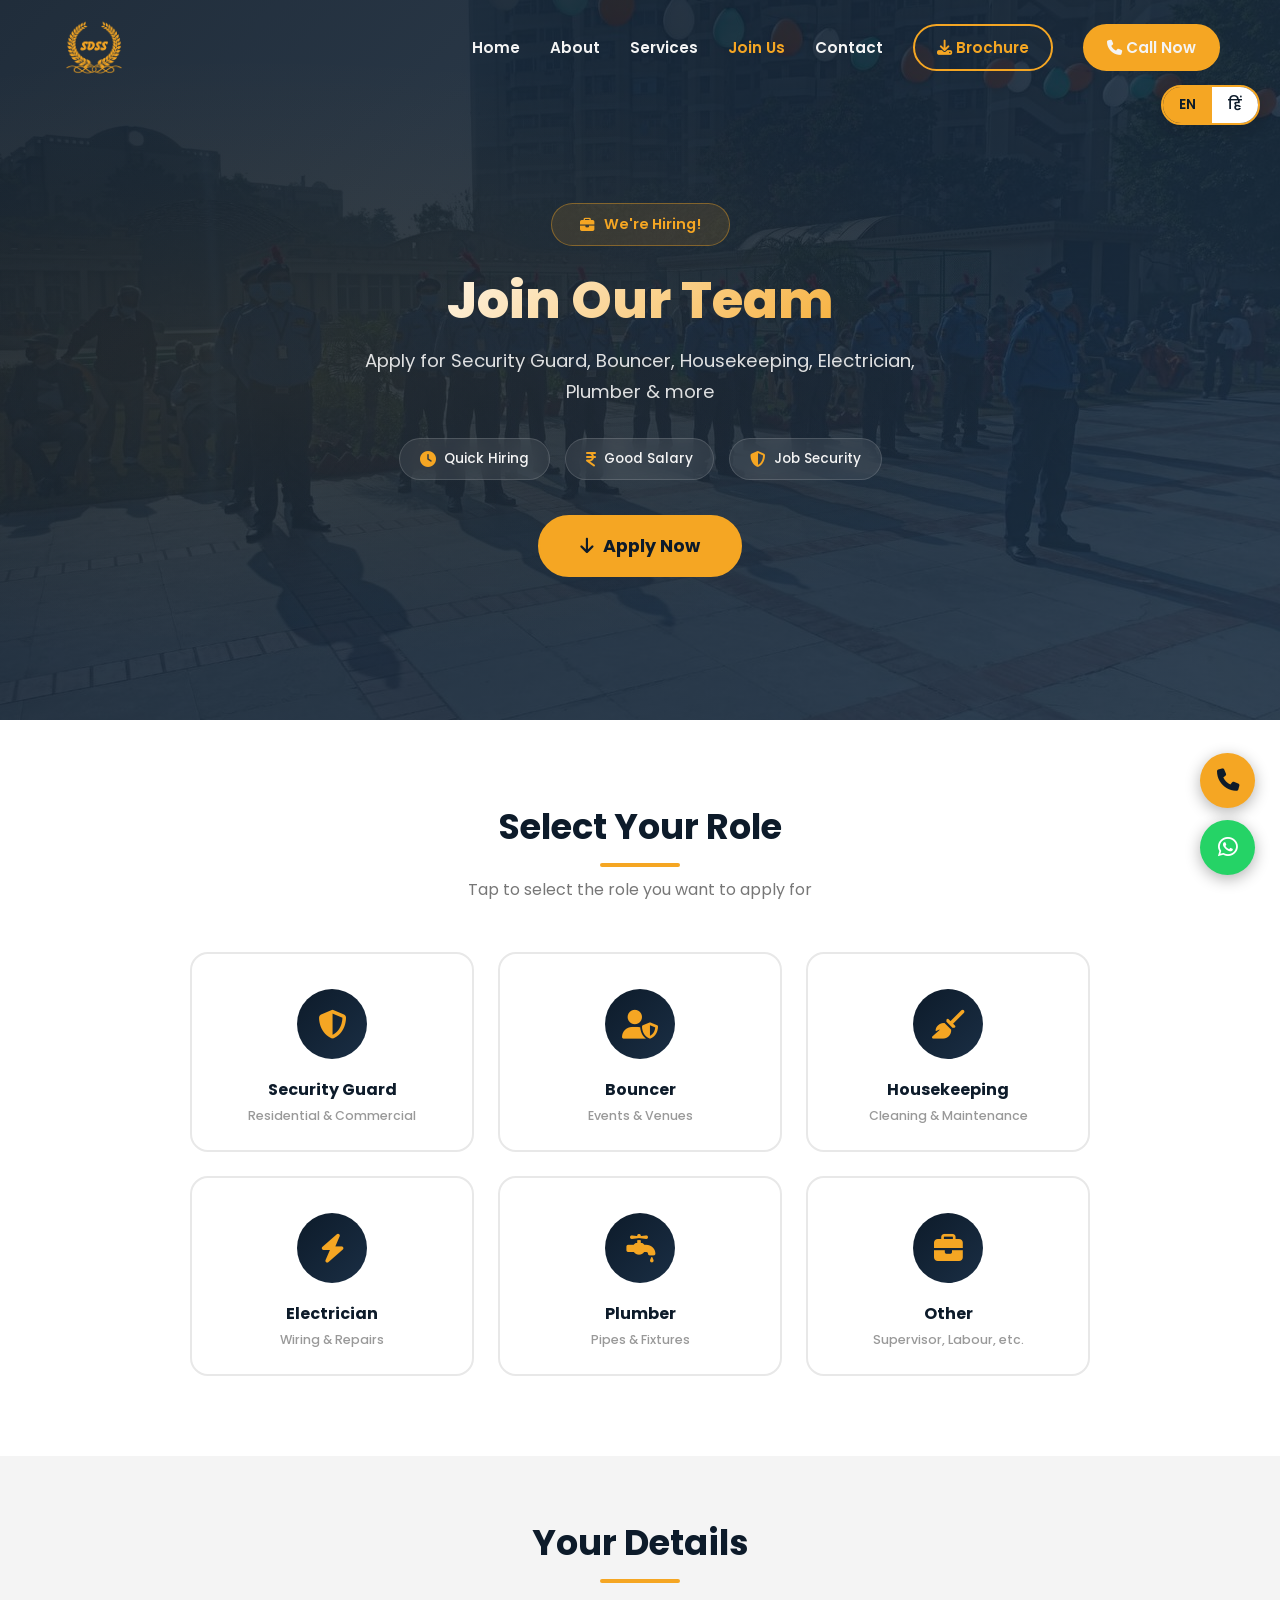
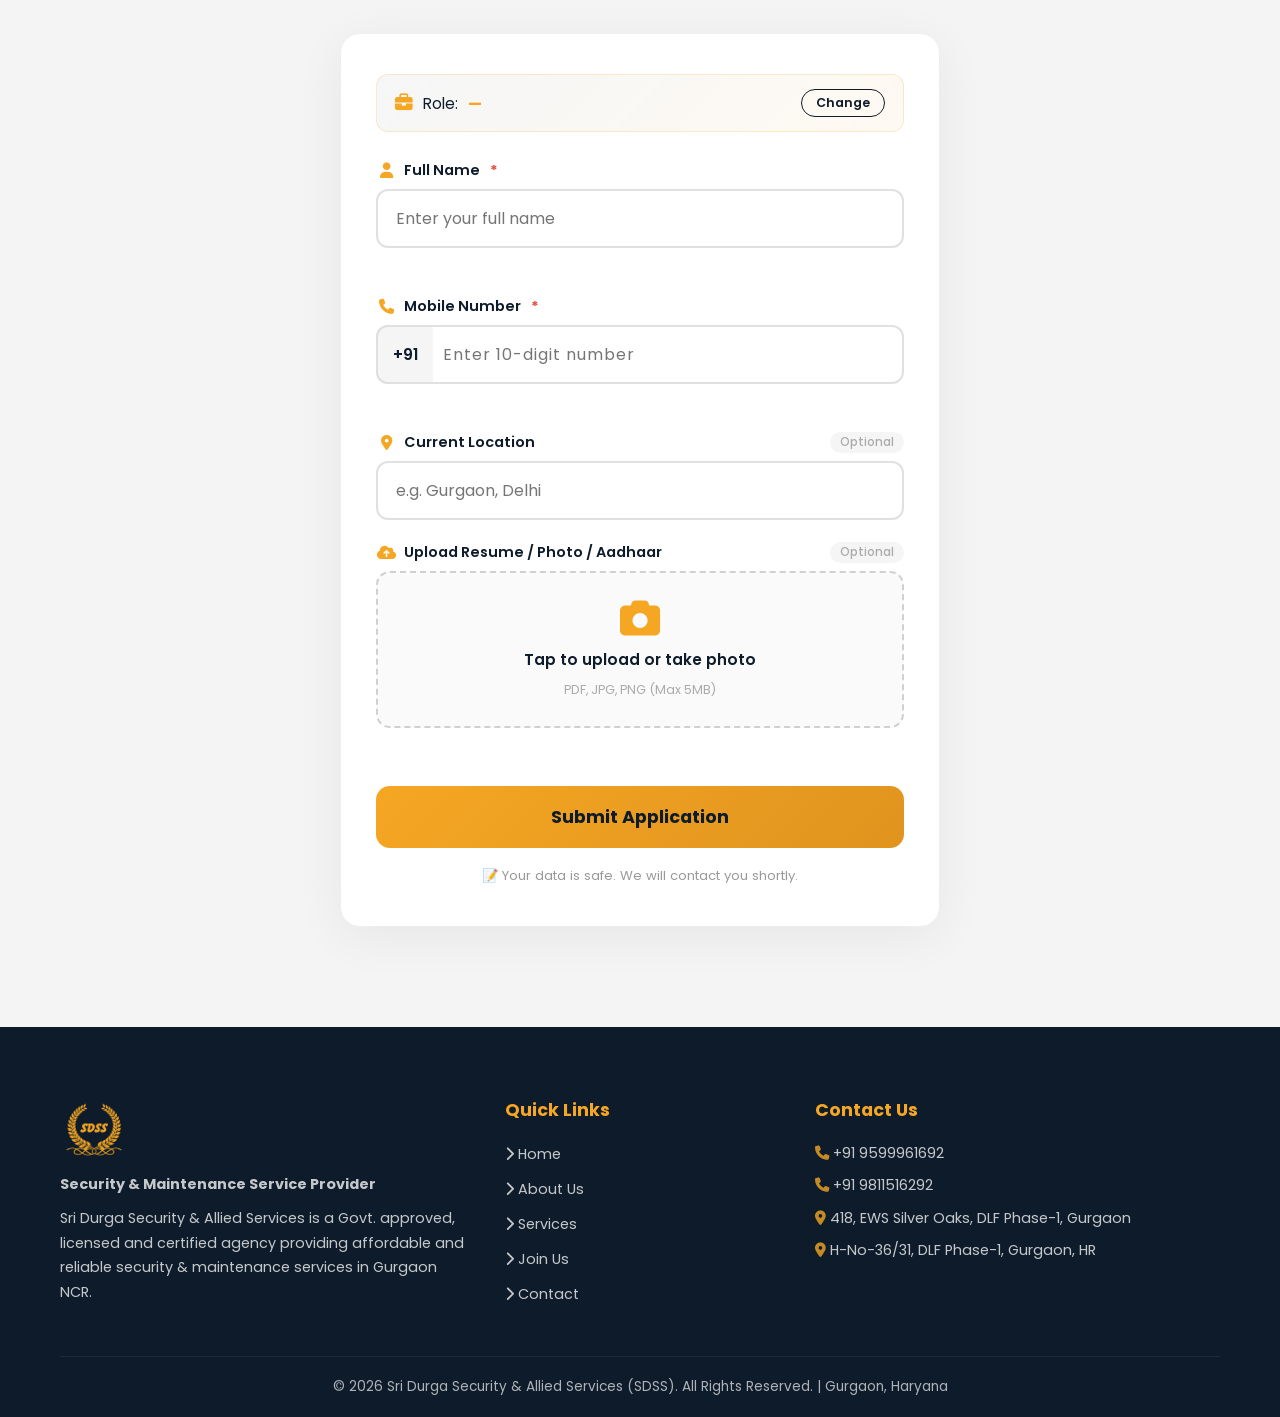
==== commit d000dfb1: "Revert "Update nav: remove brochure button, show phone number in call CTA" This reverts commit ff467" ====
--- a/careers.html
+++ b/careers.html
@@ -21,8 +21,8 @@
       <a href="index.html" class="nav-logo"><img src="assets/images/SDSS-logo.png" alt="SDSS Logo" class="logo-img"></a>
       <div class="nav-links">
         <a href="index.html">Home</a><a href="index.html#about">About</a><a href="services.html">Services</a><a href="careers.html" style="color:var(--gold)">Join Us</a><a href="index.html#contact">Contact</a>
-
-        <a href="tel:+919599961692" class="nav-cta"><i class="fas fa-phone"></i> 9599961692</a>
+        <a href="#" class="nav-cta btn-brochure" style="background:transparent;color:var(--gold)"><i class="fas fa-download"></i> Brochure</a>
+        <a href="tel:+919599961692" class="nav-cta"><i class="fas fa-phone"></i> Call Now</a>
       </div>
       <div class="hamburger"><span></span><span></span><span></span></div>
     </div>
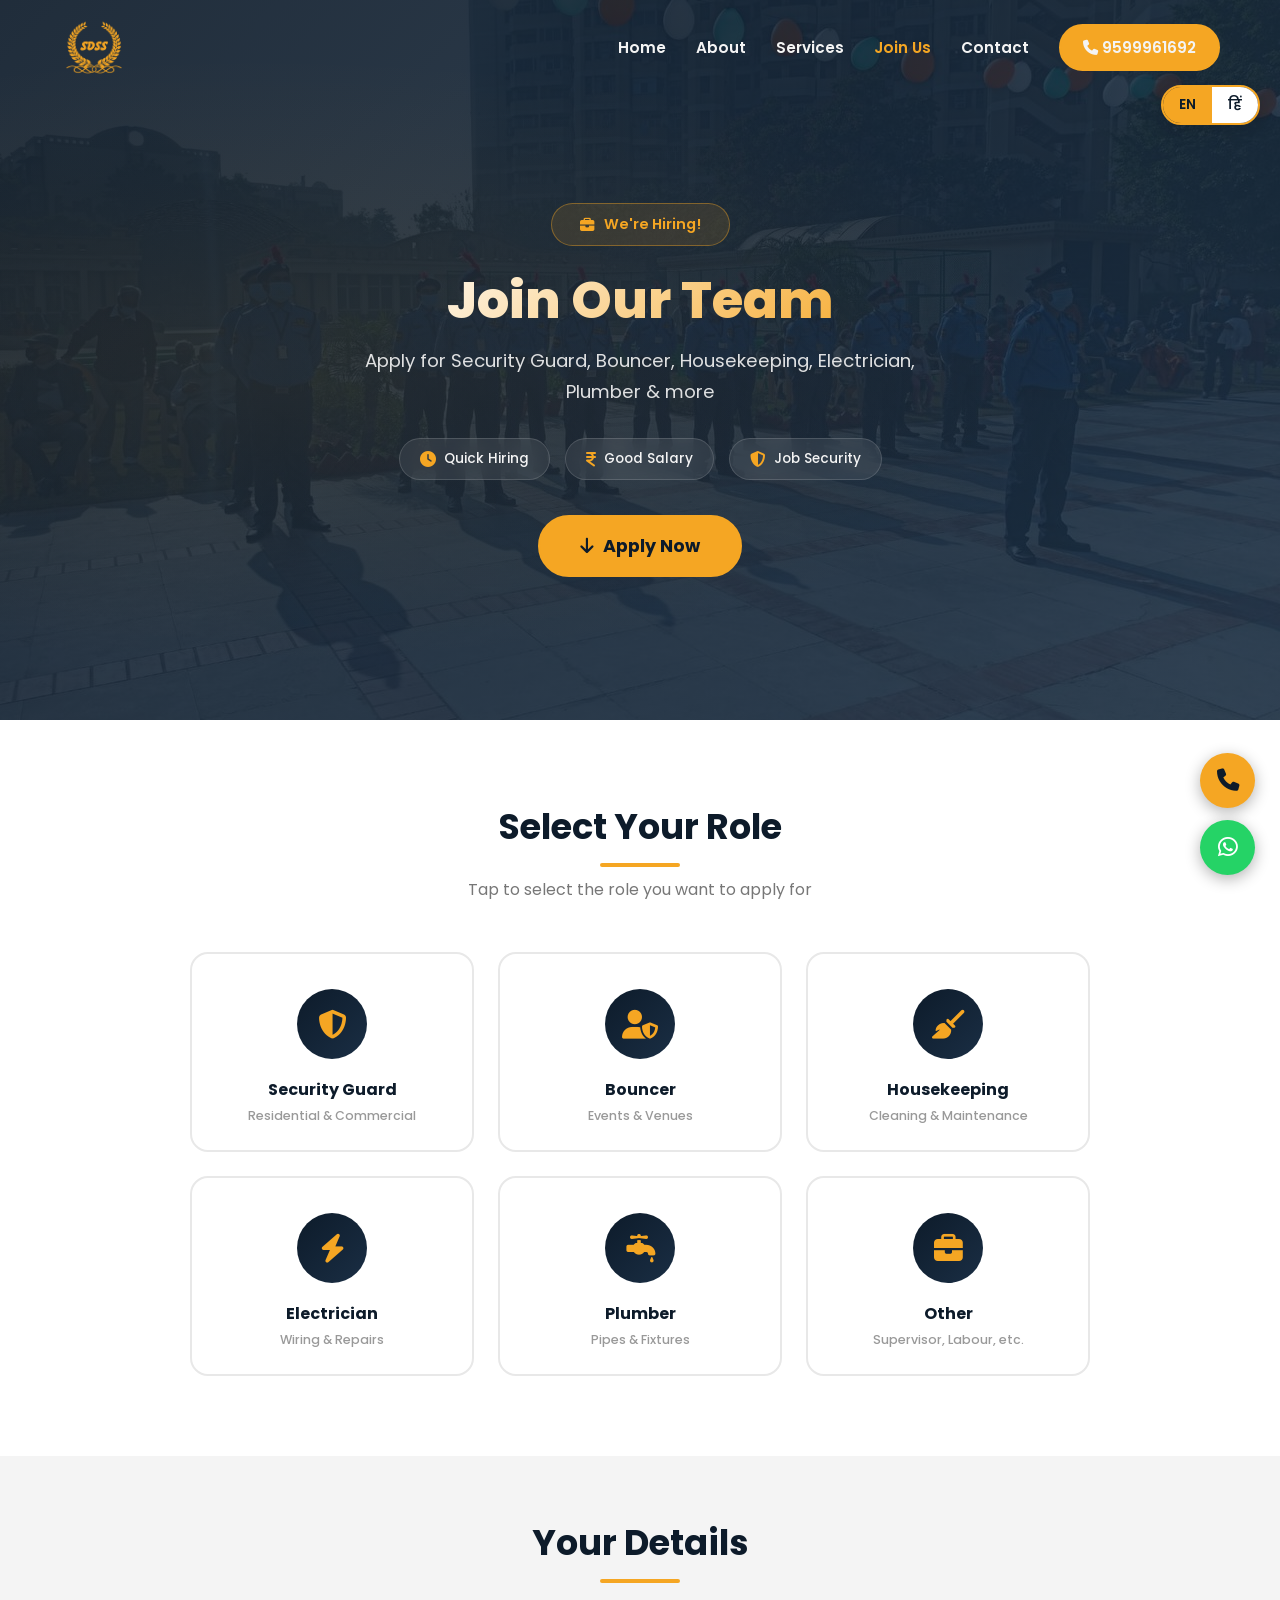
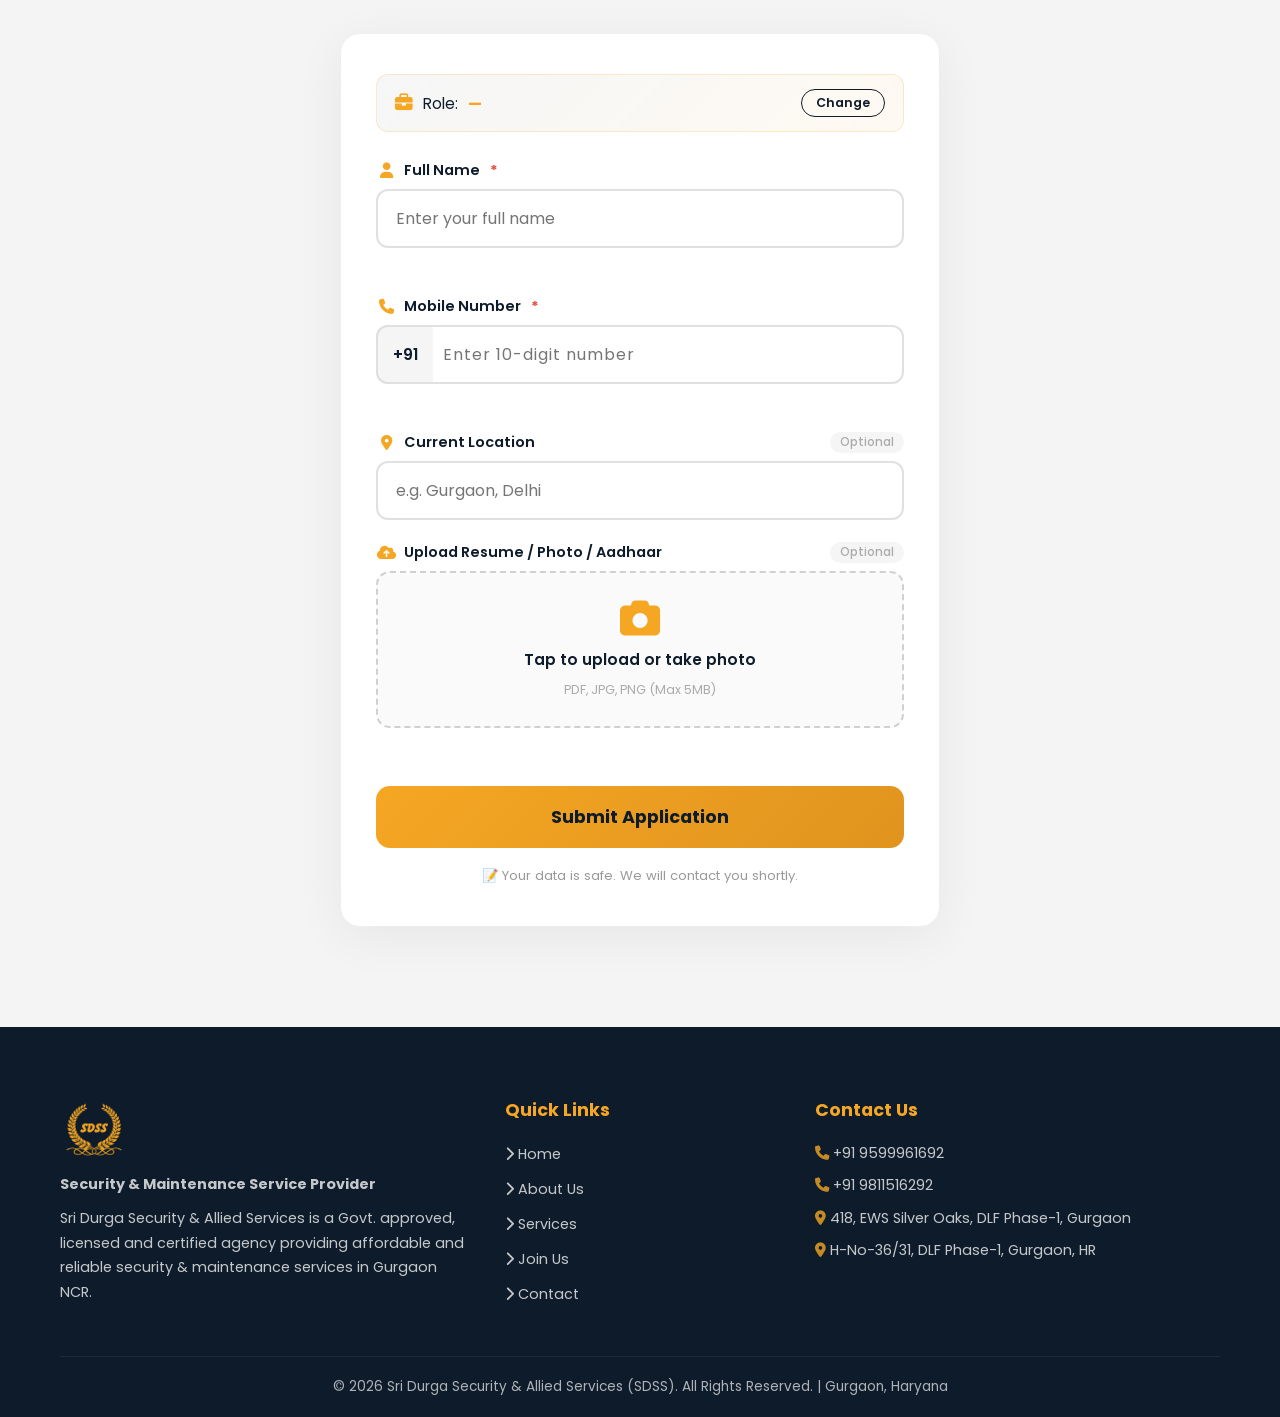
==== commit 29a6896b: "Update header: show phone number, remove brochure button, hero Call Now" ====
--- a/careers.html
+++ b/careers.html
@@ -21,8 +21,7 @@
       <a href="index.html" class="nav-logo"><img src="assets/images/SDSS-logo.png" alt="SDSS Logo" class="logo-img"></a>
       <div class="nav-links">
         <a href="index.html">Home</a><a href="index.html#about">About</a><a href="services.html">Services</a><a href="careers.html" style="color:var(--gold)">Join Us</a><a href="index.html#contact">Contact</a>
-        <a href="#" class="nav-cta btn-brochure" style="background:transparent;color:var(--gold)"><i class="fas fa-download"></i> Brochure</a>
-        <a href="tel:+919599961692" class="nav-cta"><i class="fas fa-phone"></i> Call Now</a>
+        <a href="tel:+919599961692" class="nav-cta"><i class="fas fa-phone"></i> 9599961692</a>
       </div>
       <div class="hamburger"><span></span><span></span><span></span></div>
     </div>
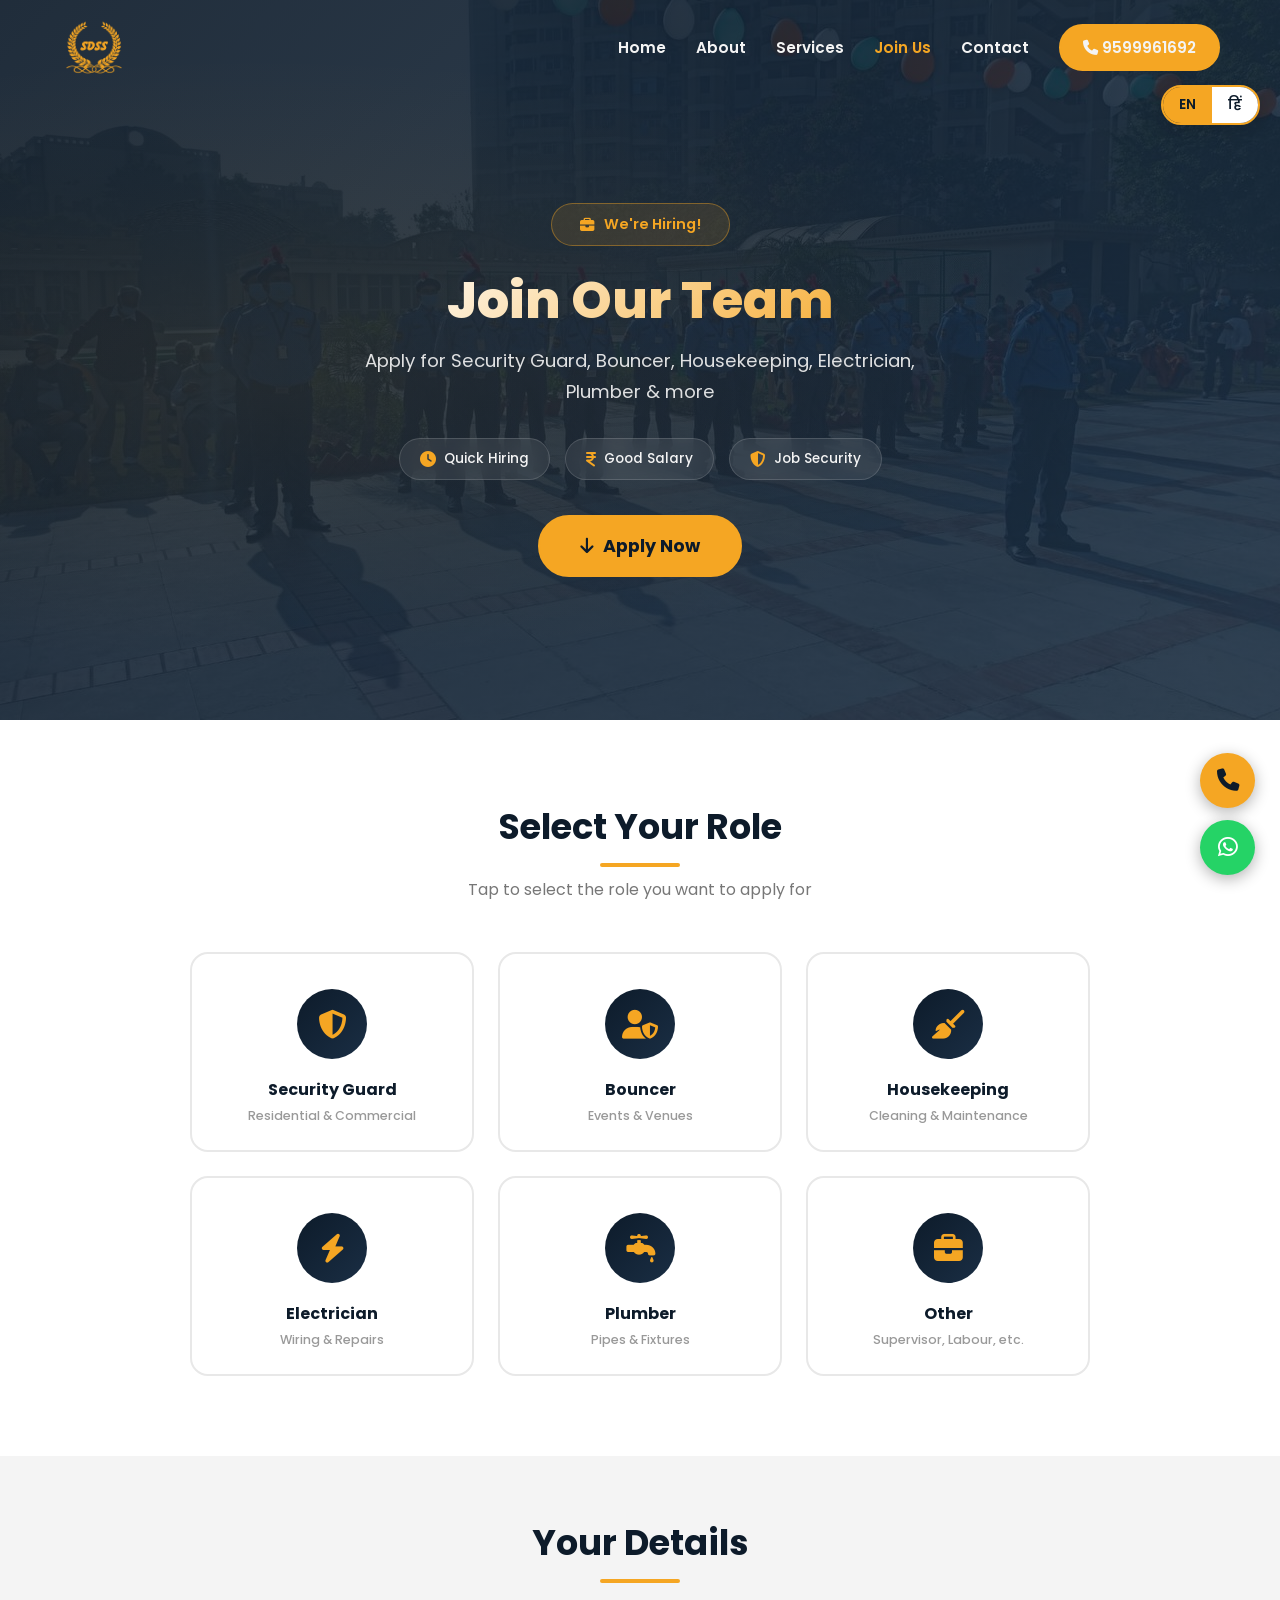
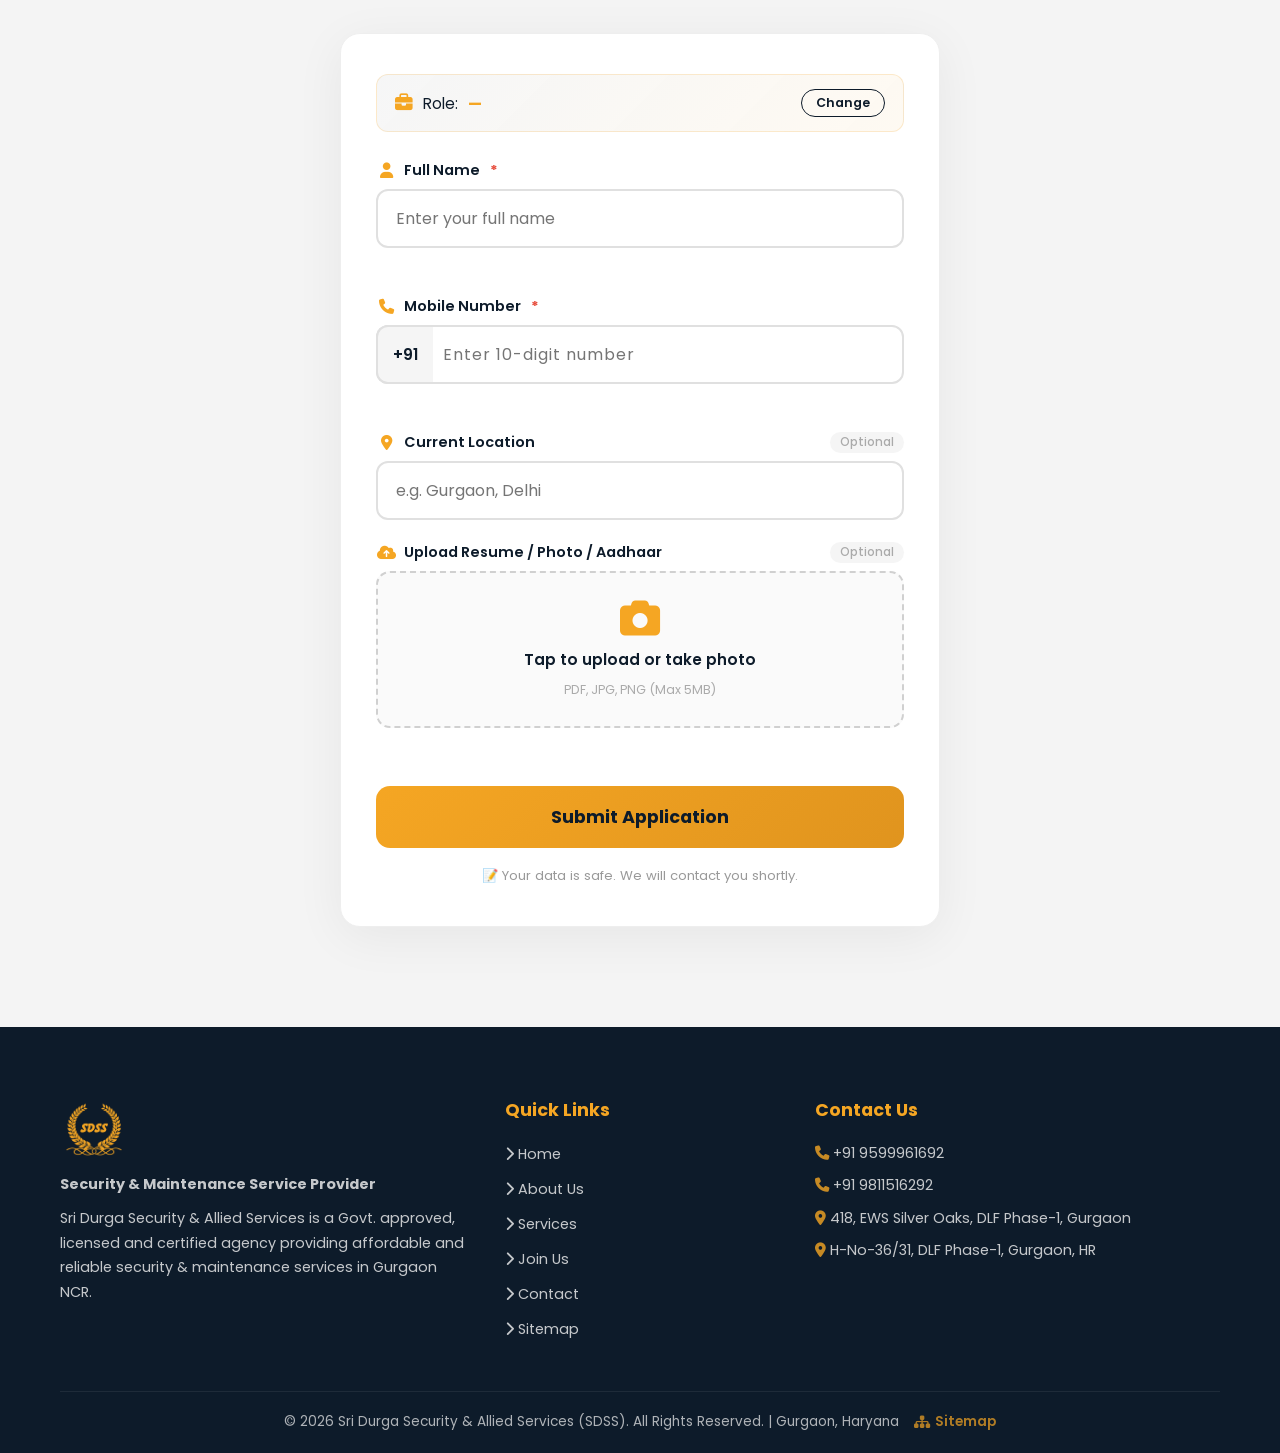
==== commit 029c64aa: "feat: add XML sitemap, robots.txt & comprehensive SEO optimization - Created sitemap.xml with all pa" ====
--- a/careers.html
+++ b/careers.html
@@ -5,7 +5,57 @@
   <meta name="viewport" content="width=device-width, initial-scale=1.0">
   <title>Join Our Team | Sri Durga Security & Allied Services — Careers</title>
   <meta name="description" content="Apply for Security Guard, Bouncer, Housekeeping, Electrician, Plumber and other job openings at Sri Durga Security & Allied Services (SDSS), Gurgaon NCR. Govt. approved agency.">
-  <meta name="keywords" content="security guard jobs gurgaon, bouncer jobs, housekeeping jobs, SDSS careers, security jobs NCR">
+  <meta name="keywords" content="security guard jobs gurgaon, bouncer jobs, housekeeping jobs, SDSS careers, security jobs NCR, electrician jobs gurugram, plumber jobs gurgaon">
+
+  <!-- SEO Meta -->
+  <meta name="robots" content="index, follow">
+  <meta name="author" content="Sri Durga Security & Allied Services">
+  <meta name="geo.region" content="IN-HR">
+  <meta name="geo.placename" content="Gurgaon">
+  <link rel="canonical" href="https://www.sdsssecurity.in/careers.html">
+
+  <!-- Open Graph / Facebook -->
+  <meta property="og:type" content="website">
+  <meta property="og:url" content="https://www.sdsssecurity.in/careers.html">
+  <meta property="og:title" content="Join Our Team | SDSS — Careers in Security & Maintenance">
+  <meta property="og:description" content="Apply for Security Guard, Bouncer, Housekeeping, Electrician & Plumber jobs at SDSS Gurgaon NCR. Quick hiring, good salary.">
+  <meta property="og:image" content="https://www.sdsssecurity.in/assets/images/SDSS-logo.png">
+  <meta property="og:locale" content="en_IN">
+  <meta property="og:site_name" content="SDSS - Sri Durga Security & Allied Services">
+
+  <!-- Twitter Card -->
+  <meta name="twitter:card" content="summary_large_image">
+  <meta name="twitter:title" content="Careers at SDSS | Security & Maintenance Jobs Gurgaon">
+  <meta name="twitter:description" content="Apply for Security Guard, Bouncer, Housekeeping & more at SDSS Gurgaon.">
+  <meta name="twitter:image" content="https://www.sdsssecurity.in/assets/images/SDSS-logo.png">
+
+  <!-- Structured Data: JobPosting -->
+  <script type="application/ld+json">
+  {
+    "@context": "https://schema.org",
+    "@type": "JobPosting",
+    "title": "Security Guard / Bouncer / Housekeeping / Electrician / Plumber",
+    "description": "Multiple job openings for Security Guards, Bouncers, Housekeeping Staff, Electricians and Plumbers at SDSS Gurgaon NCR.",
+    "hiringOrganization": {
+      "@type": "Organization",
+      "name": "Sri Durga Security & Allied Services (SDSS)",
+      "sameAs": "https://www.sdsssecurity.in",
+      "logo": "https://www.sdsssecurity.in/assets/images/SDSS-logo.png"
+    },
+    "jobLocation": {
+      "@type": "Place",
+      "address": {
+        "@type": "PostalAddress",
+        "addressLocality": "Gurgaon",
+        "addressRegion": "Haryana",
+        "addressCountry": "IN"
+      }
+    },
+    "employmentType": "FULL_TIME",
+    "datePosted": "2026-05-10"
+  }
+  </script>
+
   <link rel="preconnect" href="https://fonts.googleapis.com">
   <link href="https://fonts.googleapis.com/css2?family=Poppins:wght@400;500;600;700;800&display=swap" rel="stylesheet">
   <link rel="stylesheet" href="https://cdnjs.cloudflare.com/ajax/libs/font-awesome/6.5.1/css/all.min.css">
@@ -281,6 +331,7 @@
             <li><a href="services.html"><i class="fas fa-chevron-right"></i> Services</a></li>
             <li><a href="careers.html"><i class="fas fa-chevron-right"></i> Join Us</a></li>
             <li><a href="index.html#contact"><i class="fas fa-chevron-right"></i> Contact</a></li>
+            <li><a href="sitemap.xml"><i class="fas fa-chevron-right"></i> Sitemap</a></li>
           </ul>
         </div>
         <div class="footer-col">
@@ -291,7 +342,10 @@
           <p style="margin-top:8px"><i class="fas fa-location-dot" style="color:var(--gold)"></i> H-No-36/31, DLF Phase-1, Gurgaon, HR</p>
         </div>
       </div>
-      <div class="footer-bottom">© 2026 Sri Durga Security & Allied Services (SDSS). All Rights Reserved. | Gurgaon, Haryana</div>
+      <div class="footer-bottom">
+        <span>© 2026 Sri Durga Security & Allied Services (SDSS). All Rights Reserved. | Gurgaon, Haryana</span>
+        <span class="footer-sitemap-link"><a href="sitemap.xml" title="View Sitemap"><i class="fas fa-sitemap"></i> Sitemap</a></span>
+      </div>
     </div>
   </footer>
 
--- a/styles.css
+++ b/styles.css
@@ -800,7 +800,31 @@
   padding-top: 20px;
   text-align: center;
   font-size: .85rem;
-  opacity: .7
+  opacity: .7;
+  display: flex;
+  justify-content: center;
+  align-items: center;
+  gap: 15px;
+  flex-wrap: wrap
+}
+
+.footer-sitemap-link a {
+  color: var(--gold);
+  font-weight: 600;
+  transition: all .3s;
+  display: inline-flex;
+  align-items: center;
+  gap: 5px;
+  opacity: 1
+}
+
+.footer-sitemap-link a:hover {
+  color: var(--white);
+  text-decoration: underline
+}
+
+.footer-sitemap-link i {
+  font-size: .9rem
 }
 
 /* === FLOATING BUTTONS === */
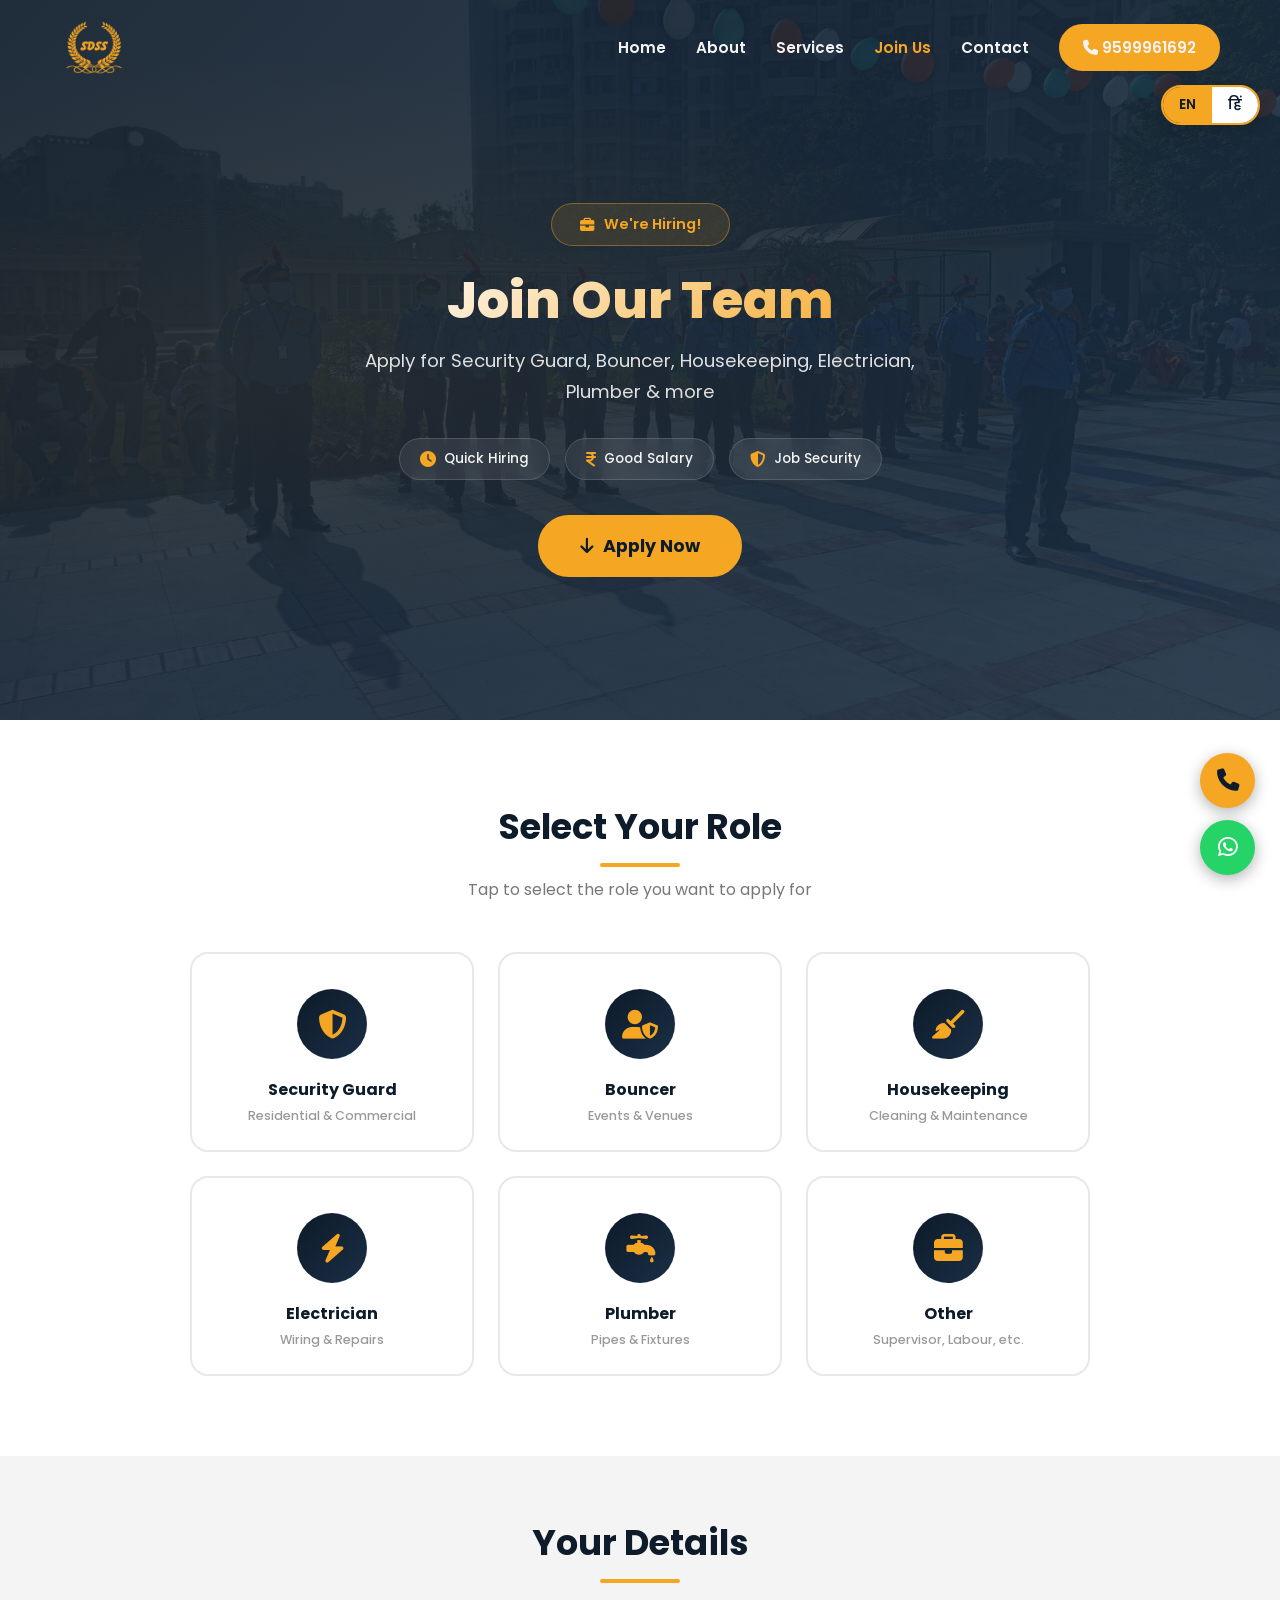
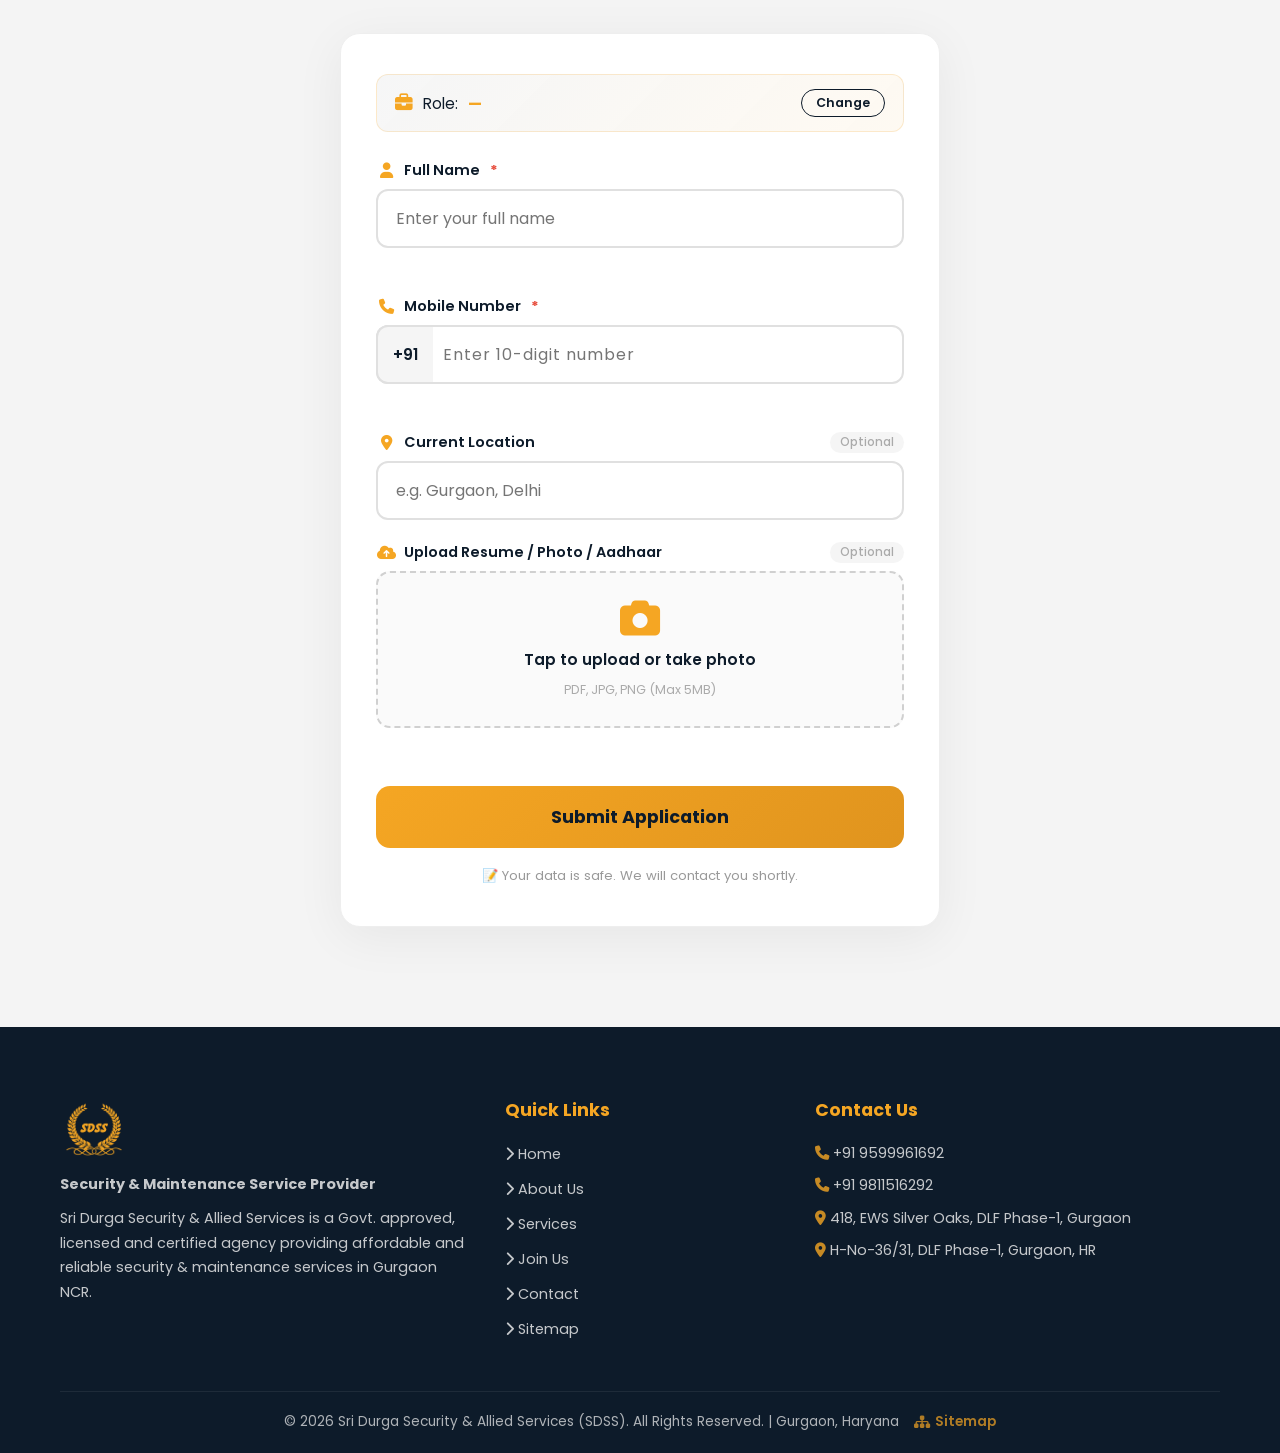
==== commit e6cbcc9d: "Update footer credits and add Google Search Console verification file" ====
--- a/careers.html
+++ b/careers.html
@@ -1,3 +1,7 @@
+<!--
+  Designed & Developed by Crowcent
+  Website: https://crowcent.com
+-->
 <!DOCTYPE html>
 <html lang="en" id="page-root">
 <head>
@@ -10,6 +14,8 @@
   <!-- SEO Meta -->
   <meta name="robots" content="index, follow">
   <meta name="author" content="Sri Durga Security & Allied Services">
+  <meta name="designer" content="Crowcent — crowcent.com" />
+  <meta name="developer" content="Crowcent — crowcent.com" />
   <meta name="geo.region" content="IN-HR">
   <meta name="geo.placename" content="Gurgaon">
   <link rel="canonical" href="https://www.sdsssecurity.in/careers.html">
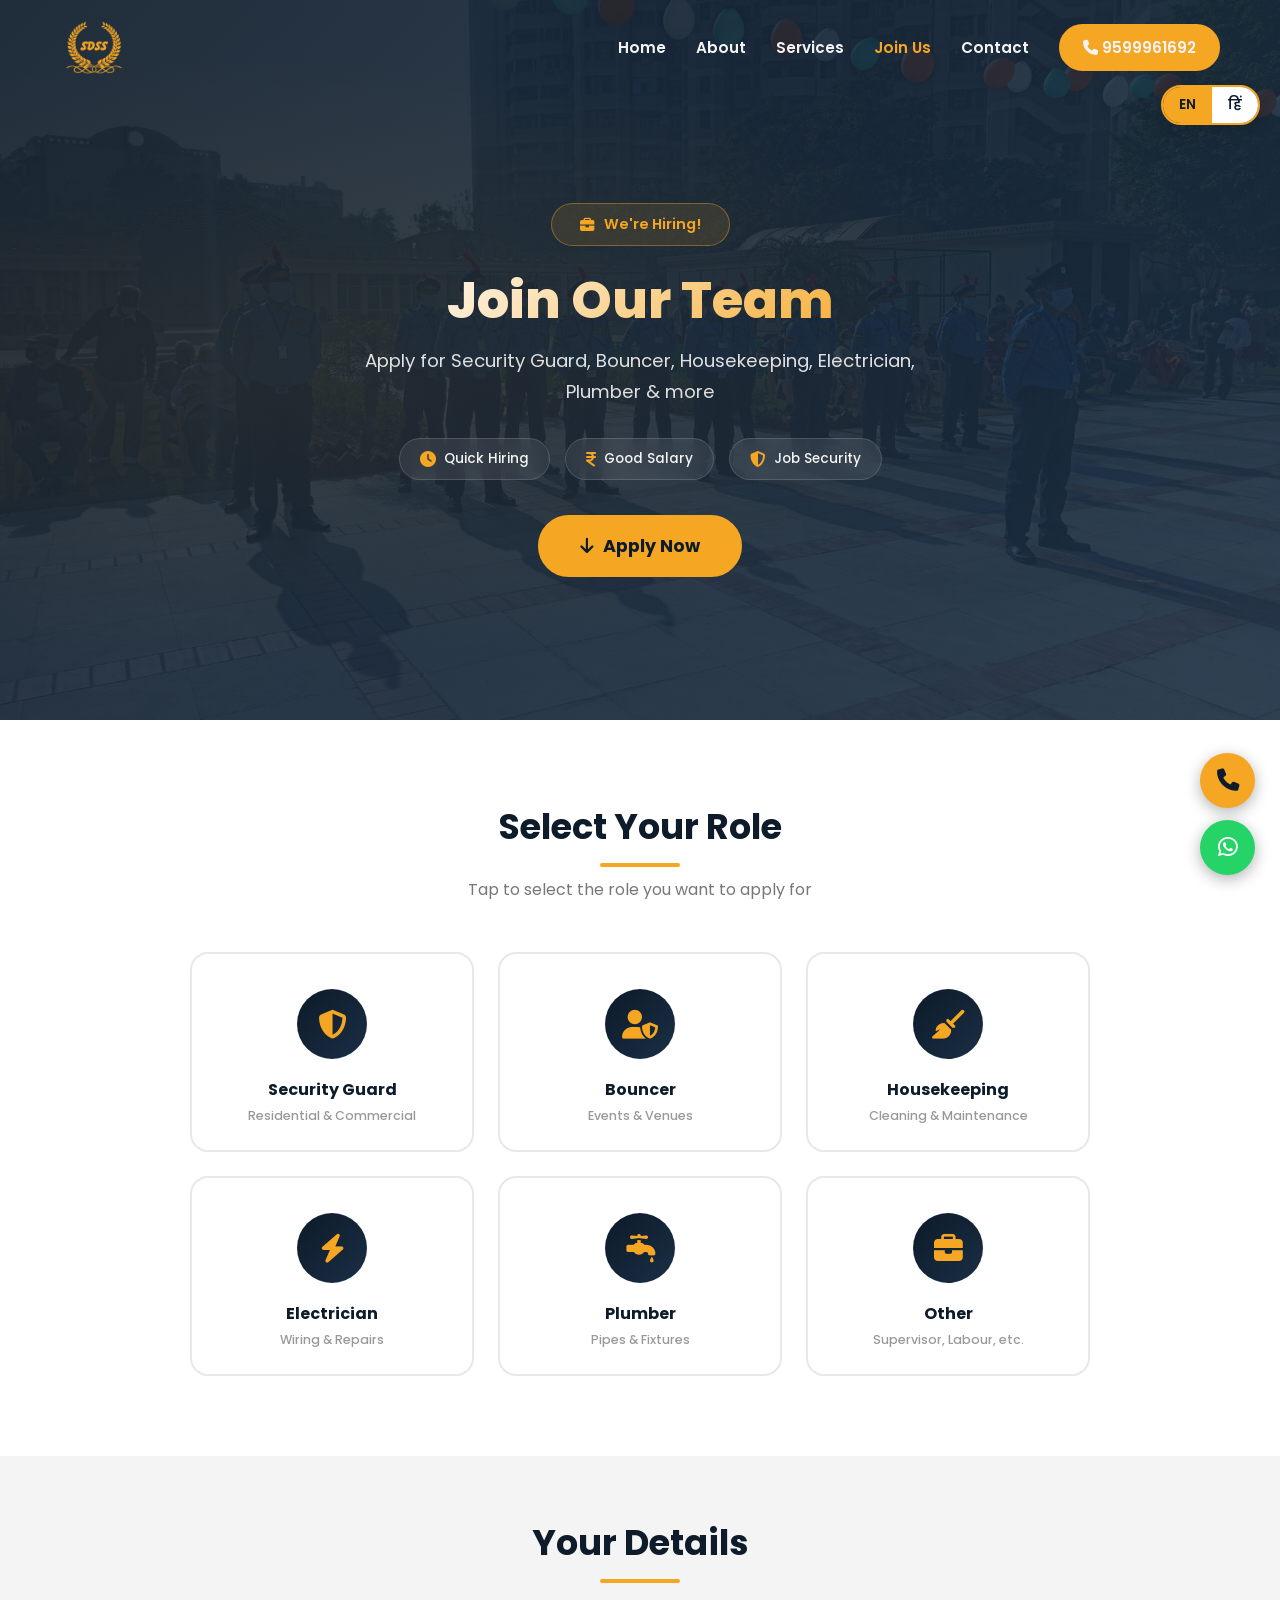
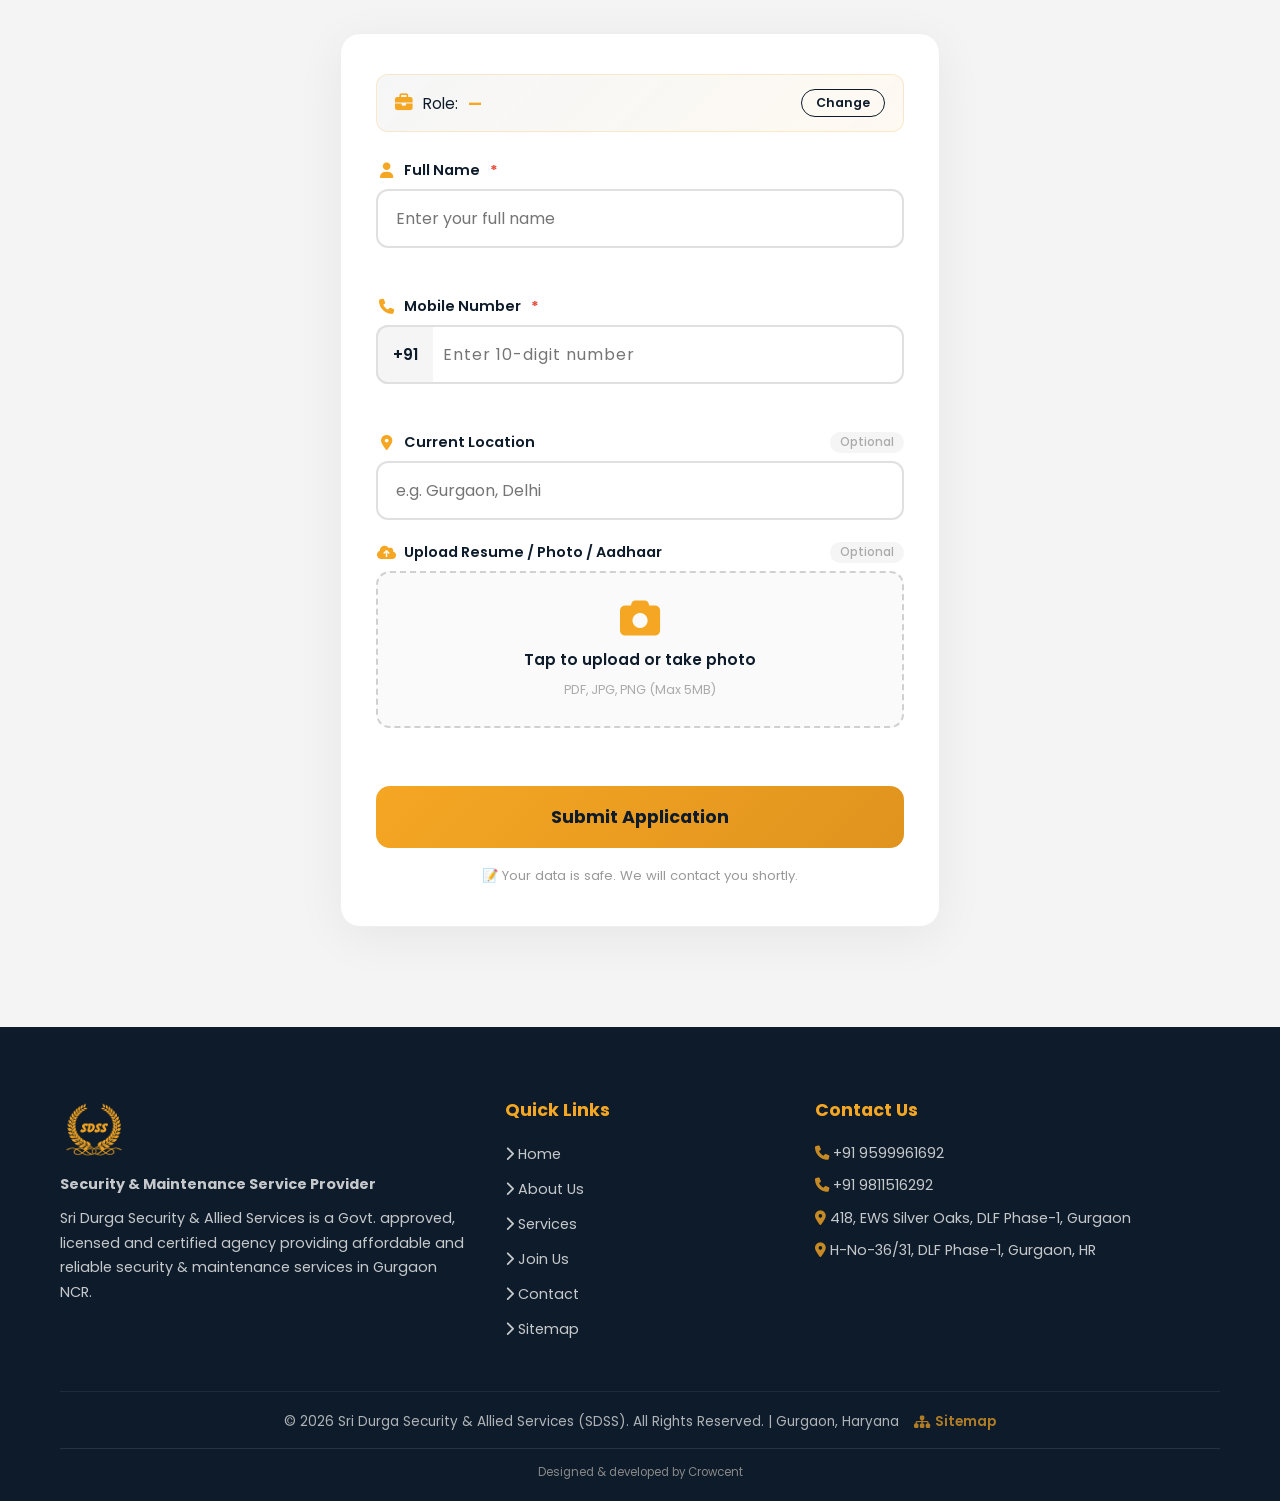
==== commit abb7004c: "Add built-by Crowcent footer credit and update meta tags" ====
--- a/careers.html
+++ b/careers.html
@@ -14,8 +14,8 @@
   <!-- SEO Meta -->
   <meta name="robots" content="index, follow">
   <meta name="author" content="Sri Durga Security & Allied Services">
-  <meta name="designer" content="Crowcent — crowcent.com" />
-  <meta name="developer" content="Crowcent — crowcent.com" />
+  <meta name="designer" content="Crowcent — https://crowcent.com" />
+  <meta name="developer" content="Crowcent — https://crowcent.com" />
   <meta name="geo.region" content="IN-HR">
   <meta name="geo.placename" content="Gurgaon">
   <link rel="canonical" href="https://www.sdsssecurity.in/careers.html">
@@ -352,6 +352,7 @@
         <span>© 2026 Sri Durga Security & Allied Services (SDSS). All Rights Reserved. | Gurgaon, Haryana</span>
         <span class="footer-sitemap-link"><a href="sitemap.xml" title="View Sitemap"><i class="fas fa-sitemap"></i> Sitemap</a></span>
       </div>
+      <div class="built-by-credit">Designed & developed by <a href="https://crowcent.com" target="_blank" rel="noopener noreferrer">Crowcent</a></div>
     </div>
   </footer>
 
--- a/styles.css
+++ b/styles.css
@@ -1513,4 +1513,25 @@
     flex-direction: column;
     align-items: center
   }
+}
+
+/* === BUILT BY CREDIT === */
+.built-by-credit {
+  text-align: center;
+  font-size: 0.72rem;
+  color: #888888;
+  padding-top: 15px;
+  margin-top: 15px;
+  border-top: 1px solid rgba(255, 255, 255, 0.1);
+  width: 100%;
+}
+
+.built-by-credit a {
+  color: #888888;
+  text-decoration: none;
+  transition: color 0.3s ease;
+}
+
+.built-by-credit a:hover {
+  color: #ffffff;
 }
